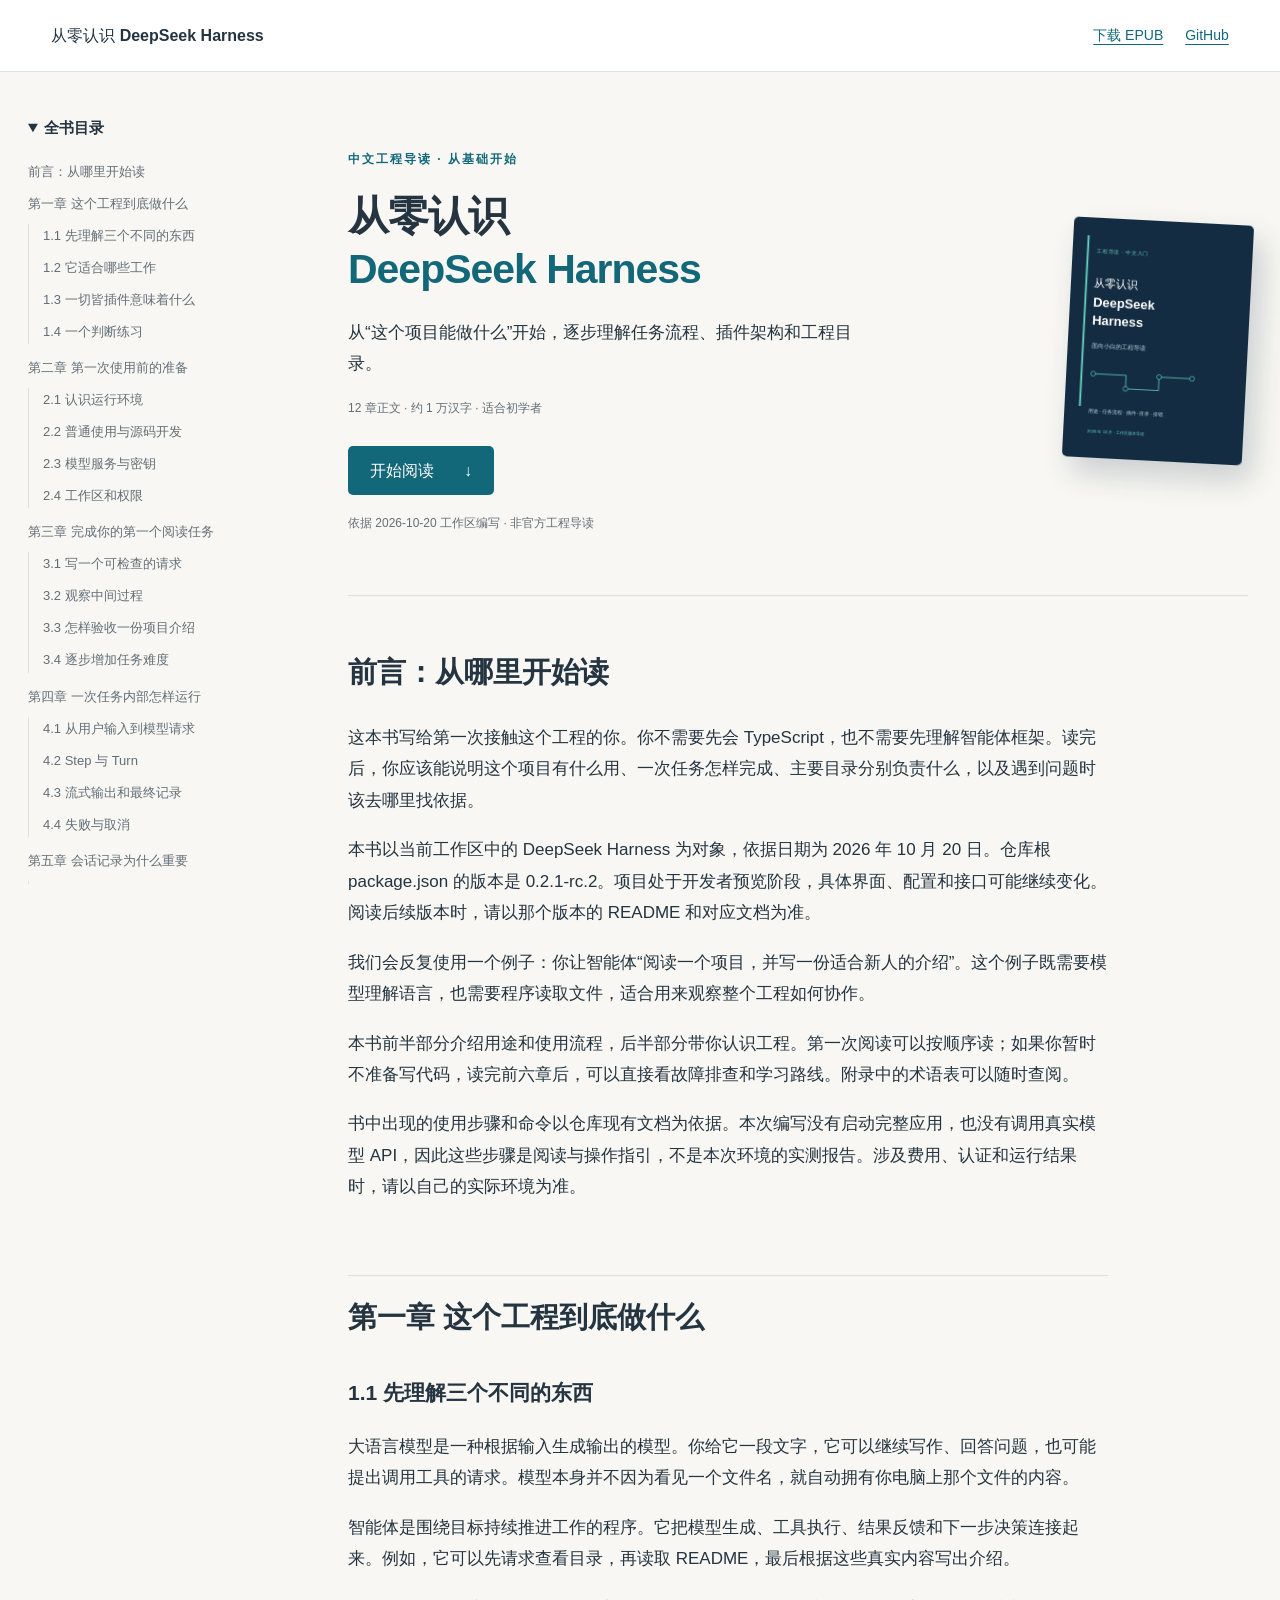
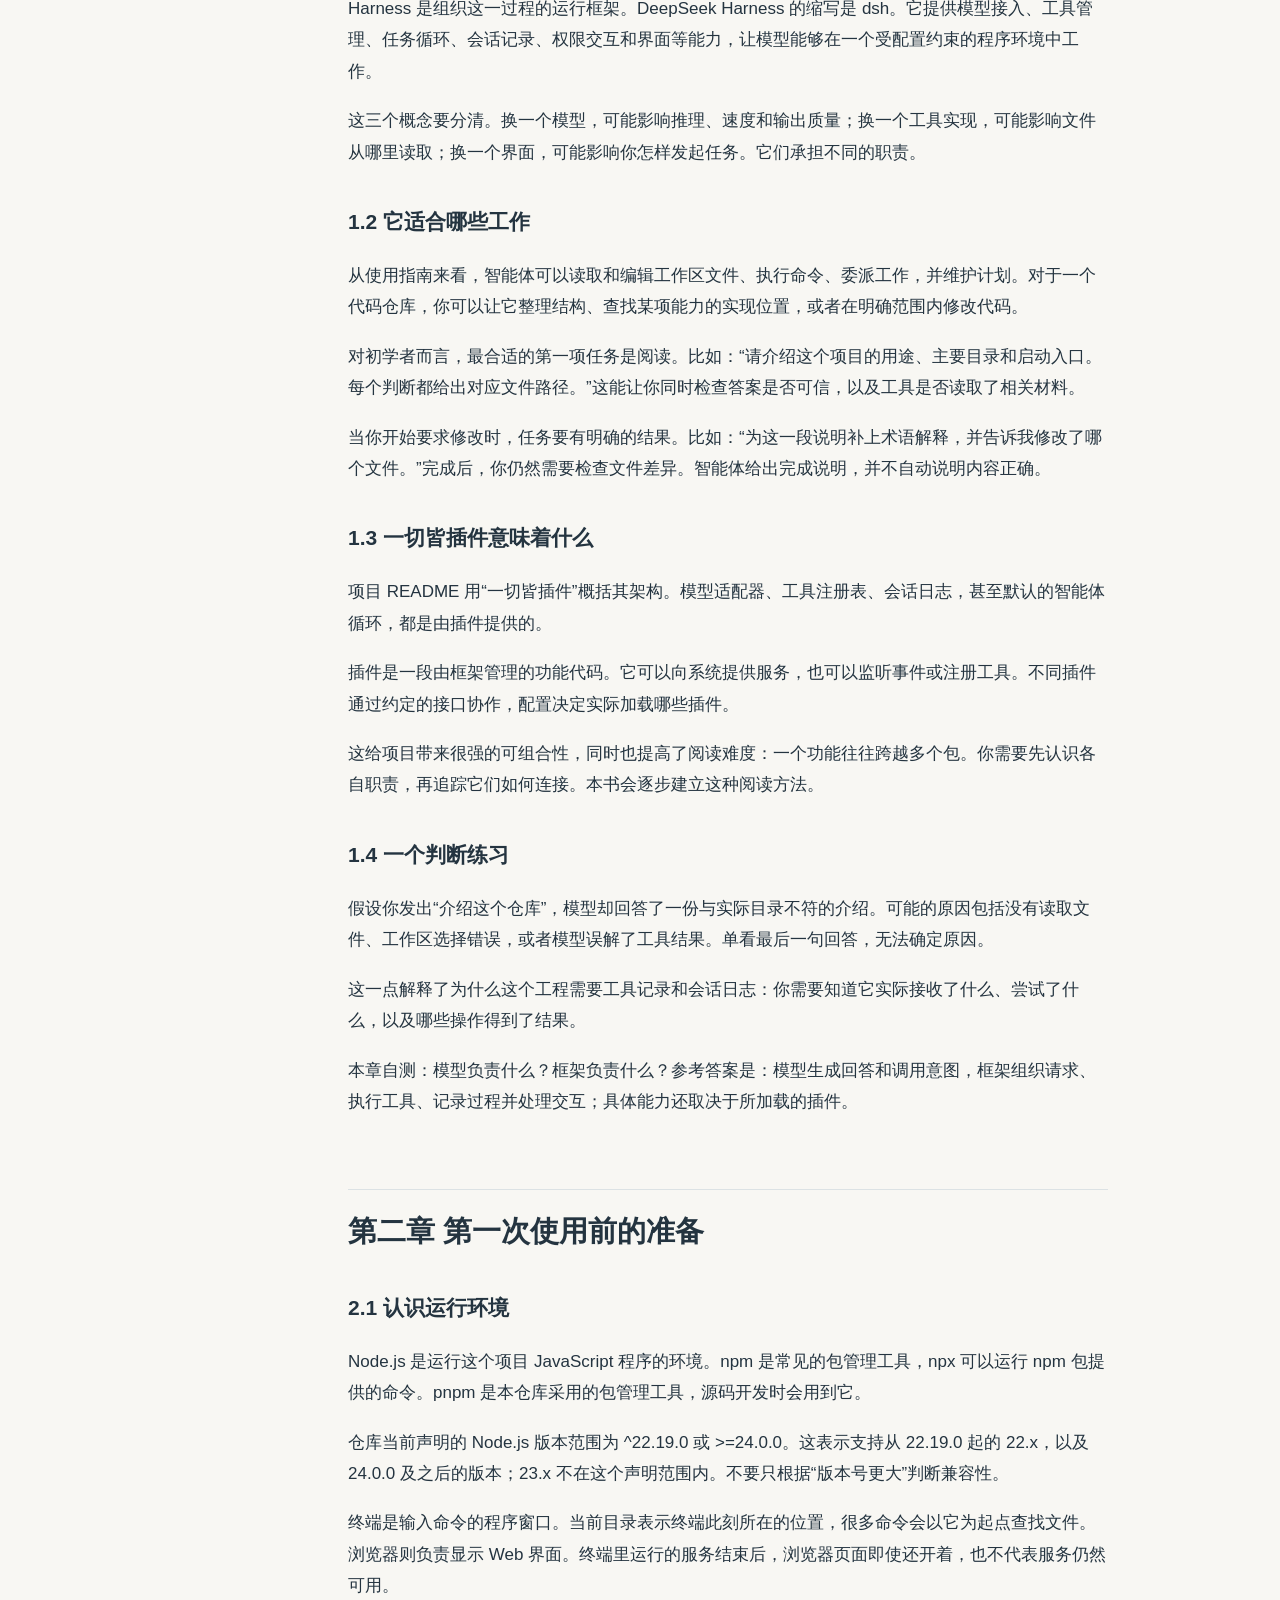
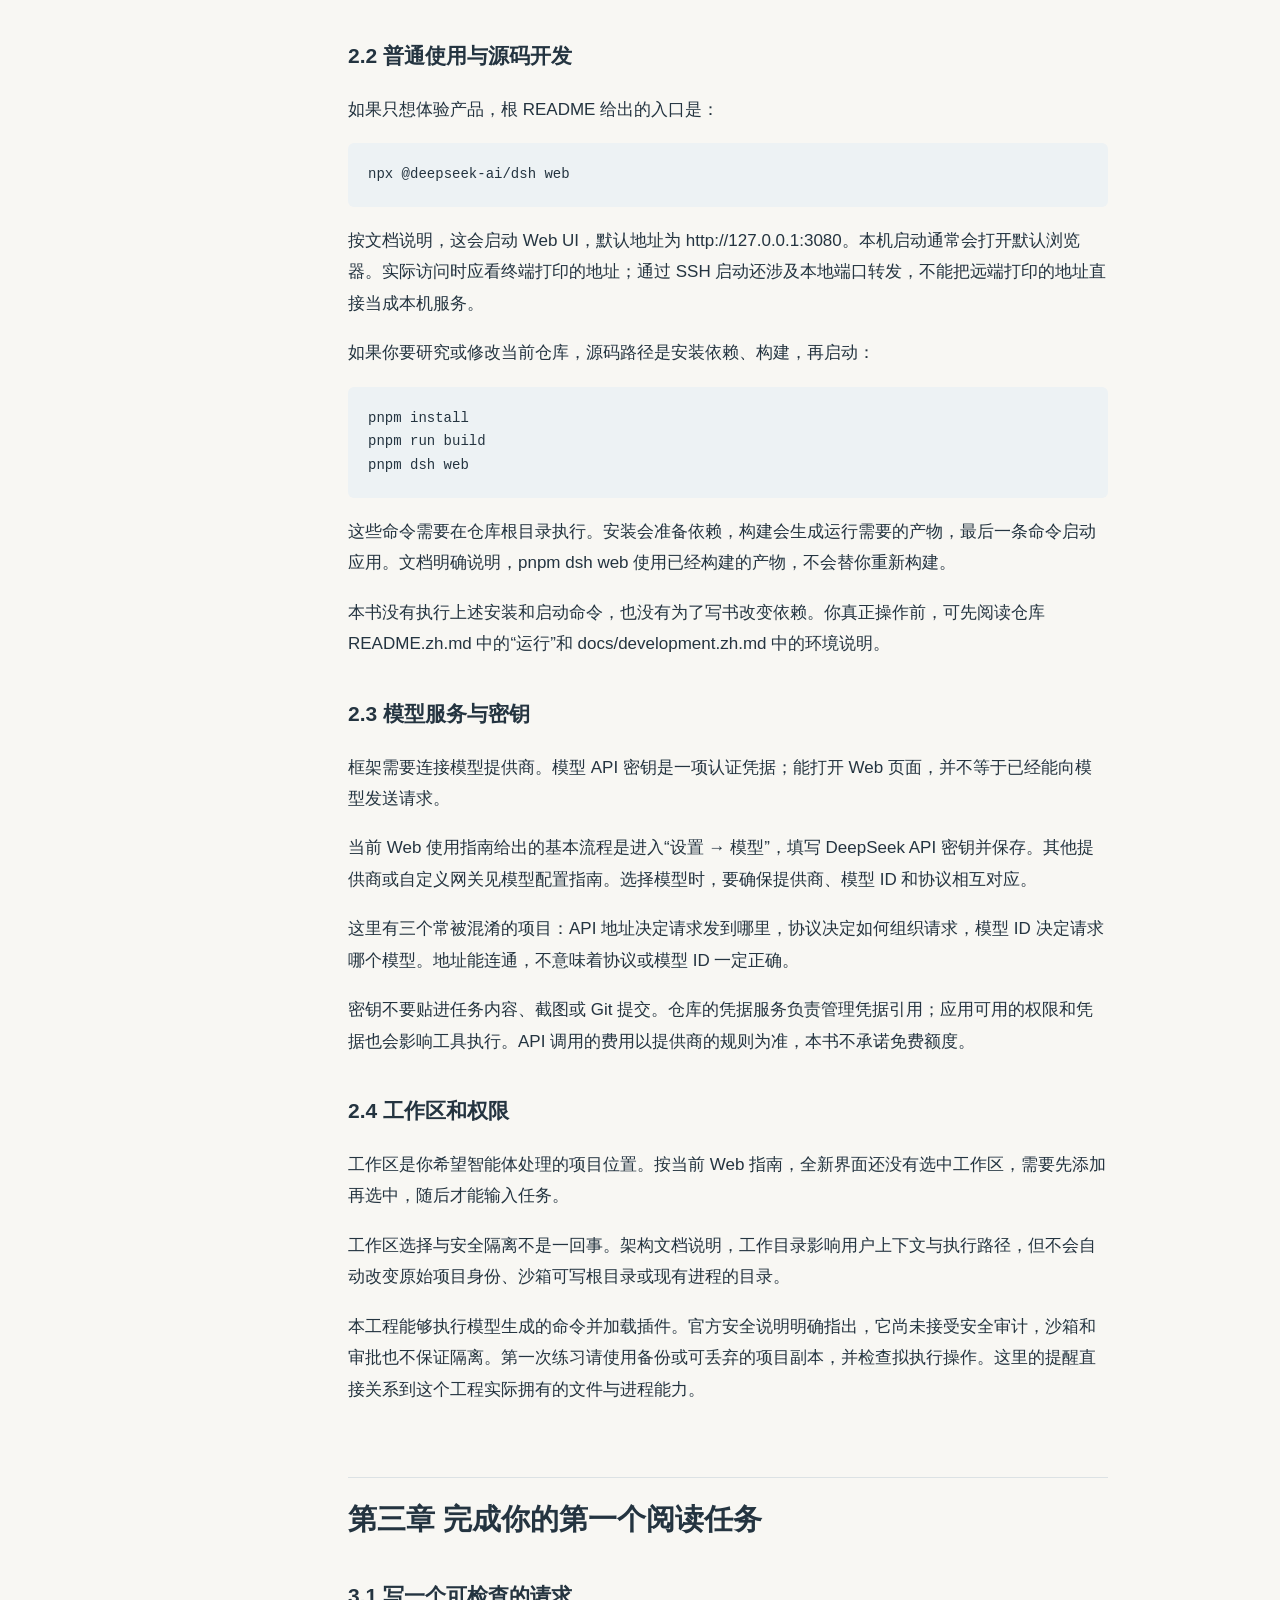
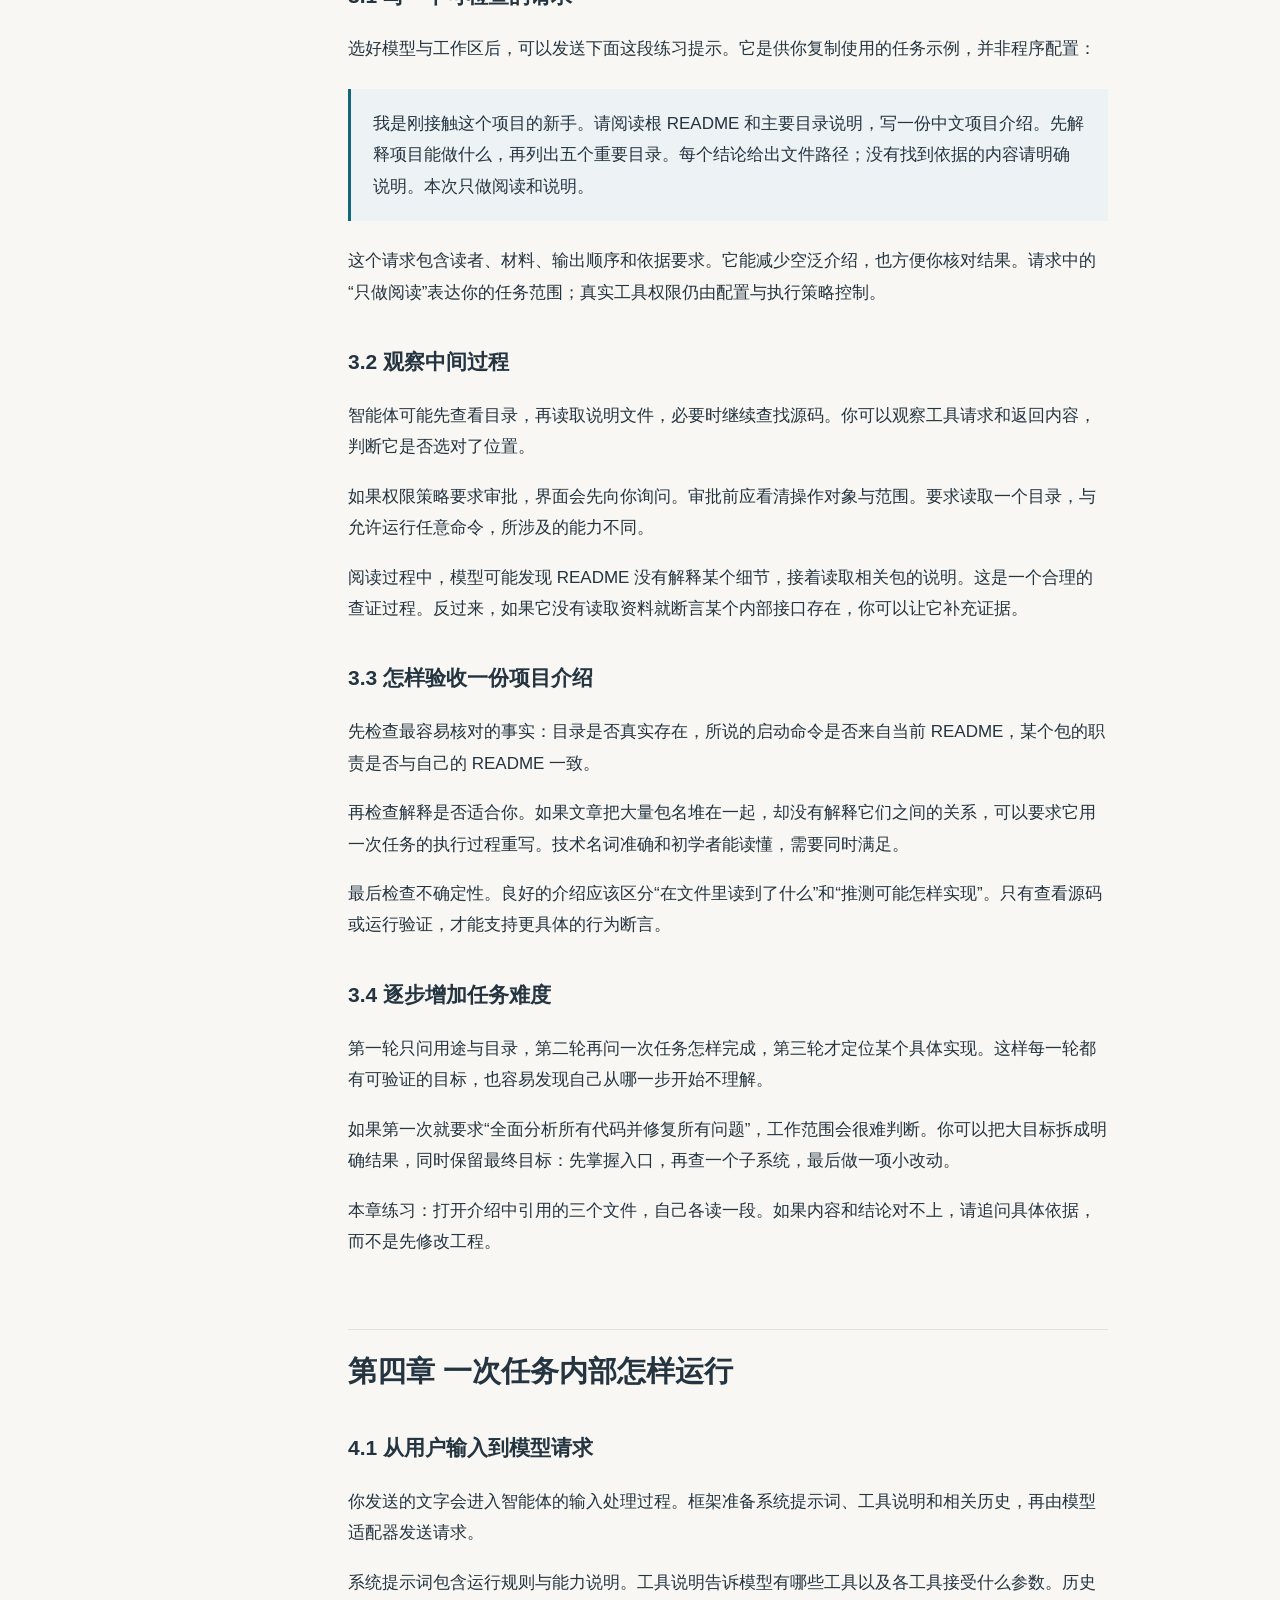
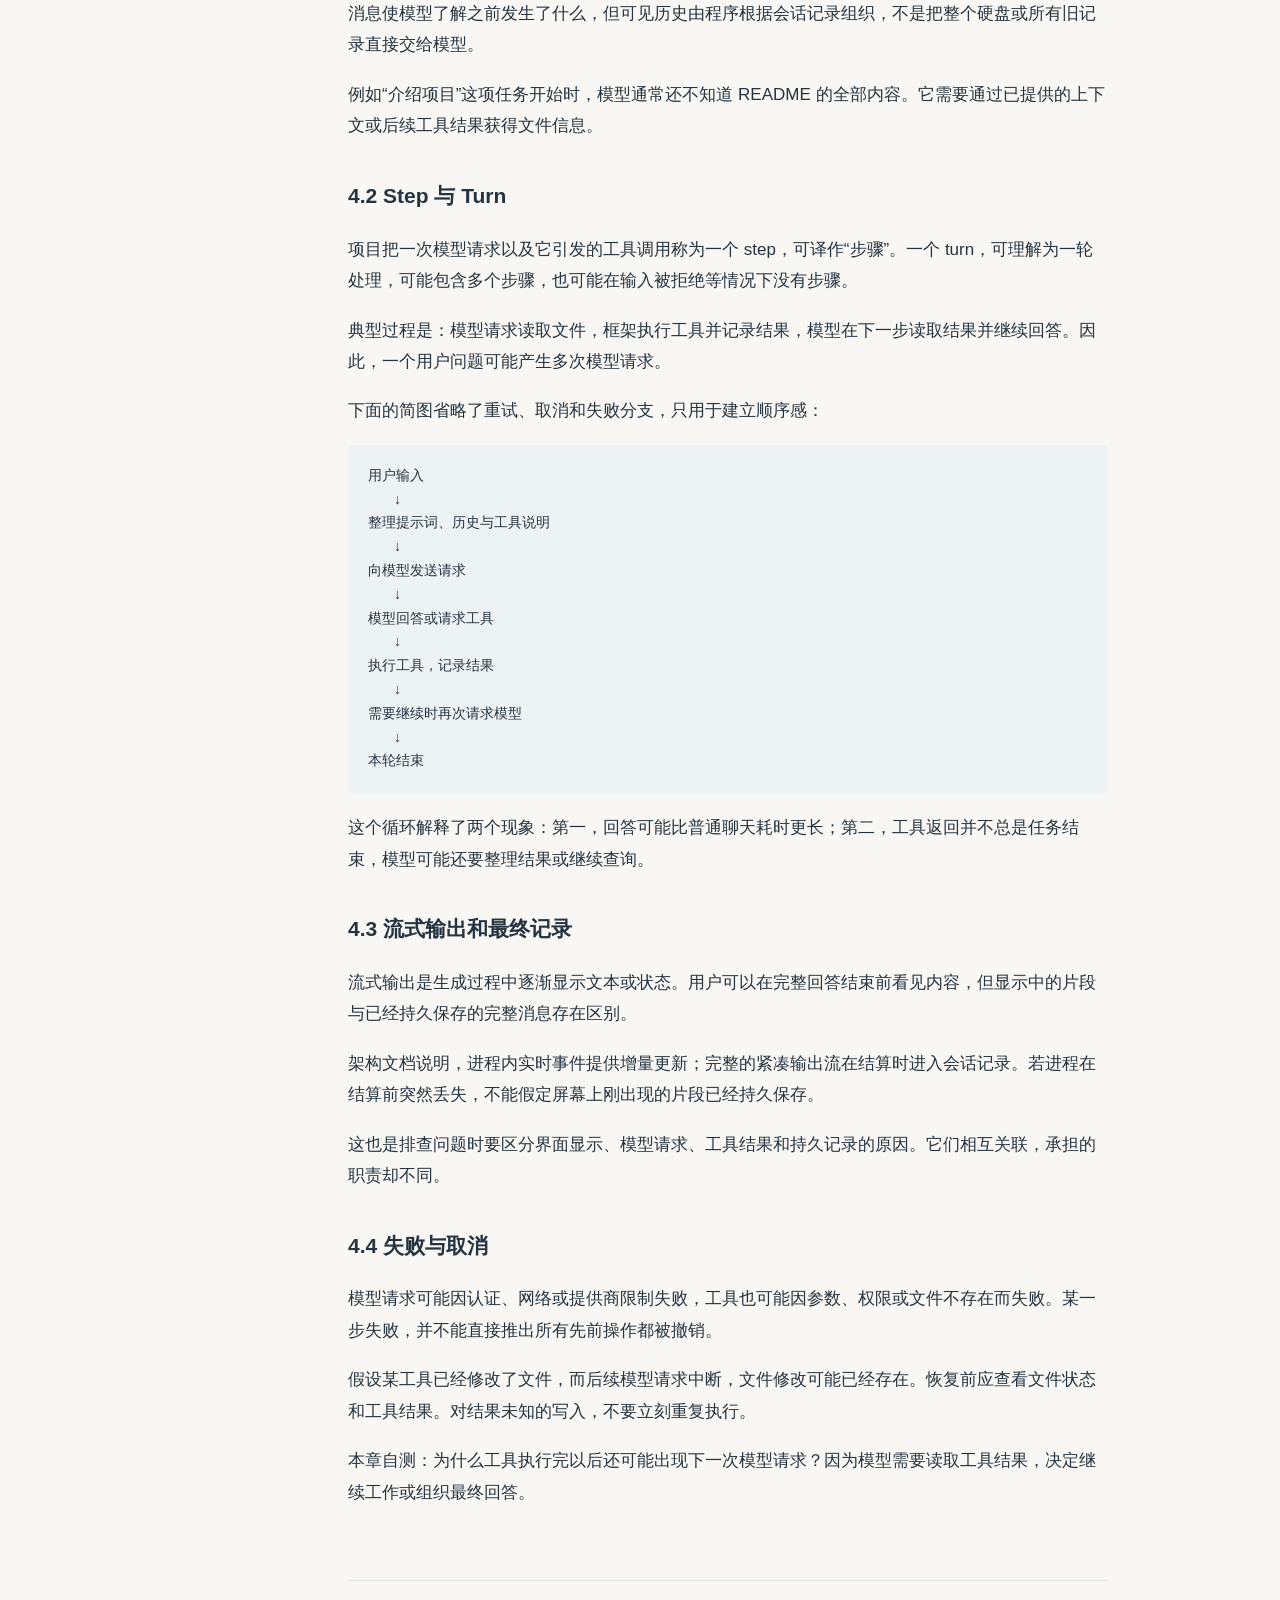
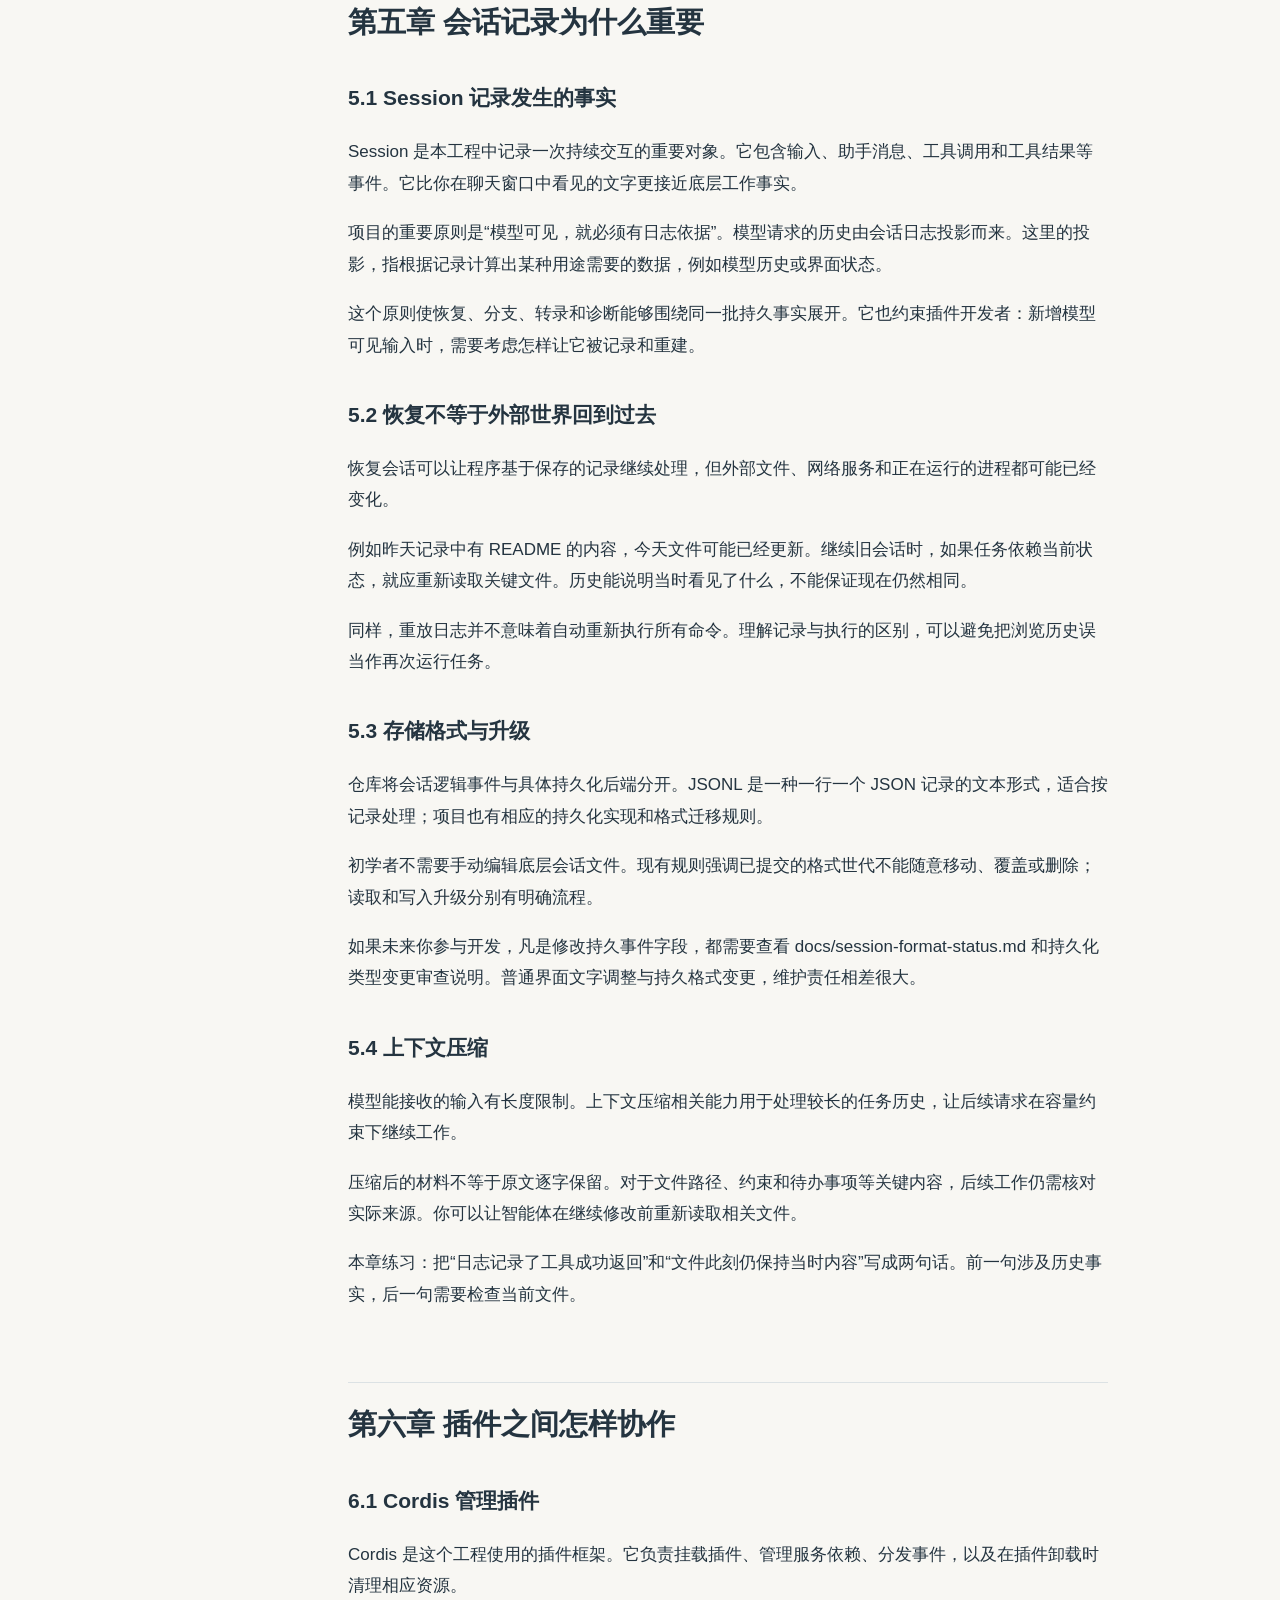
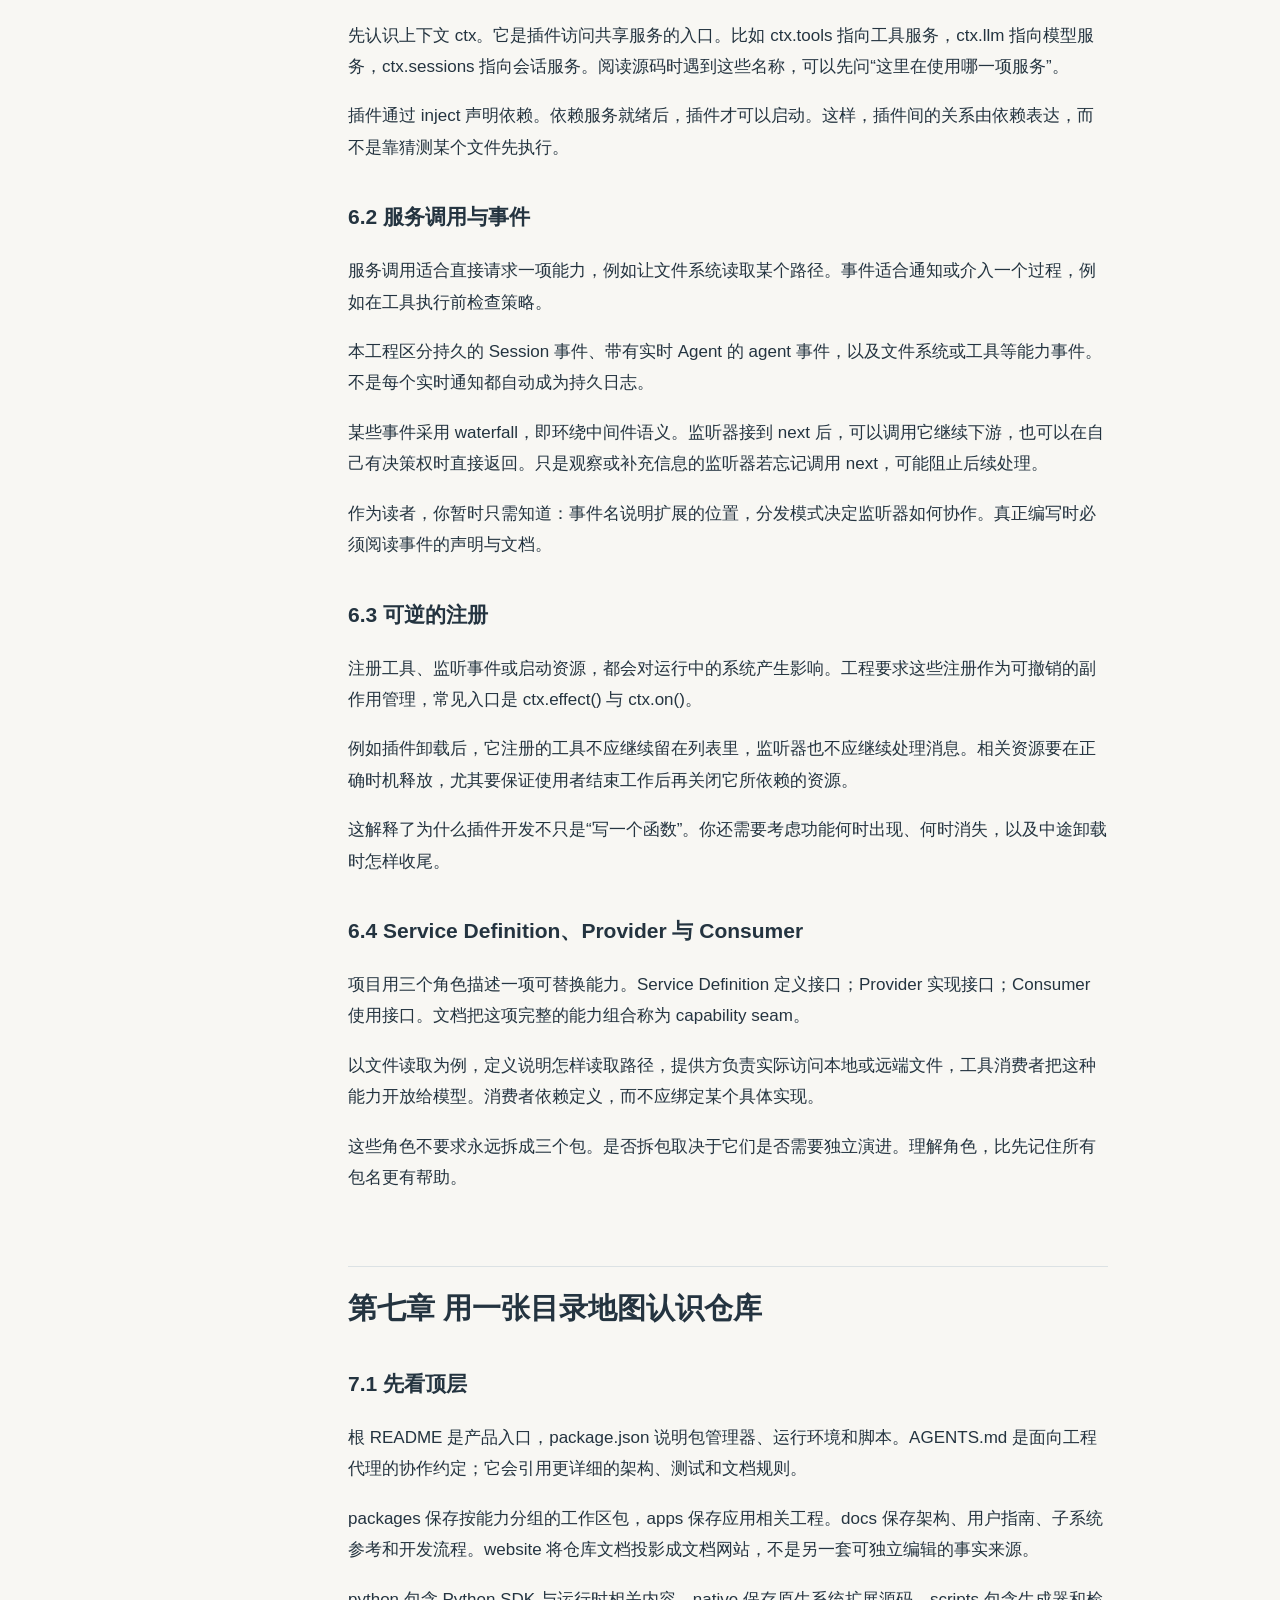
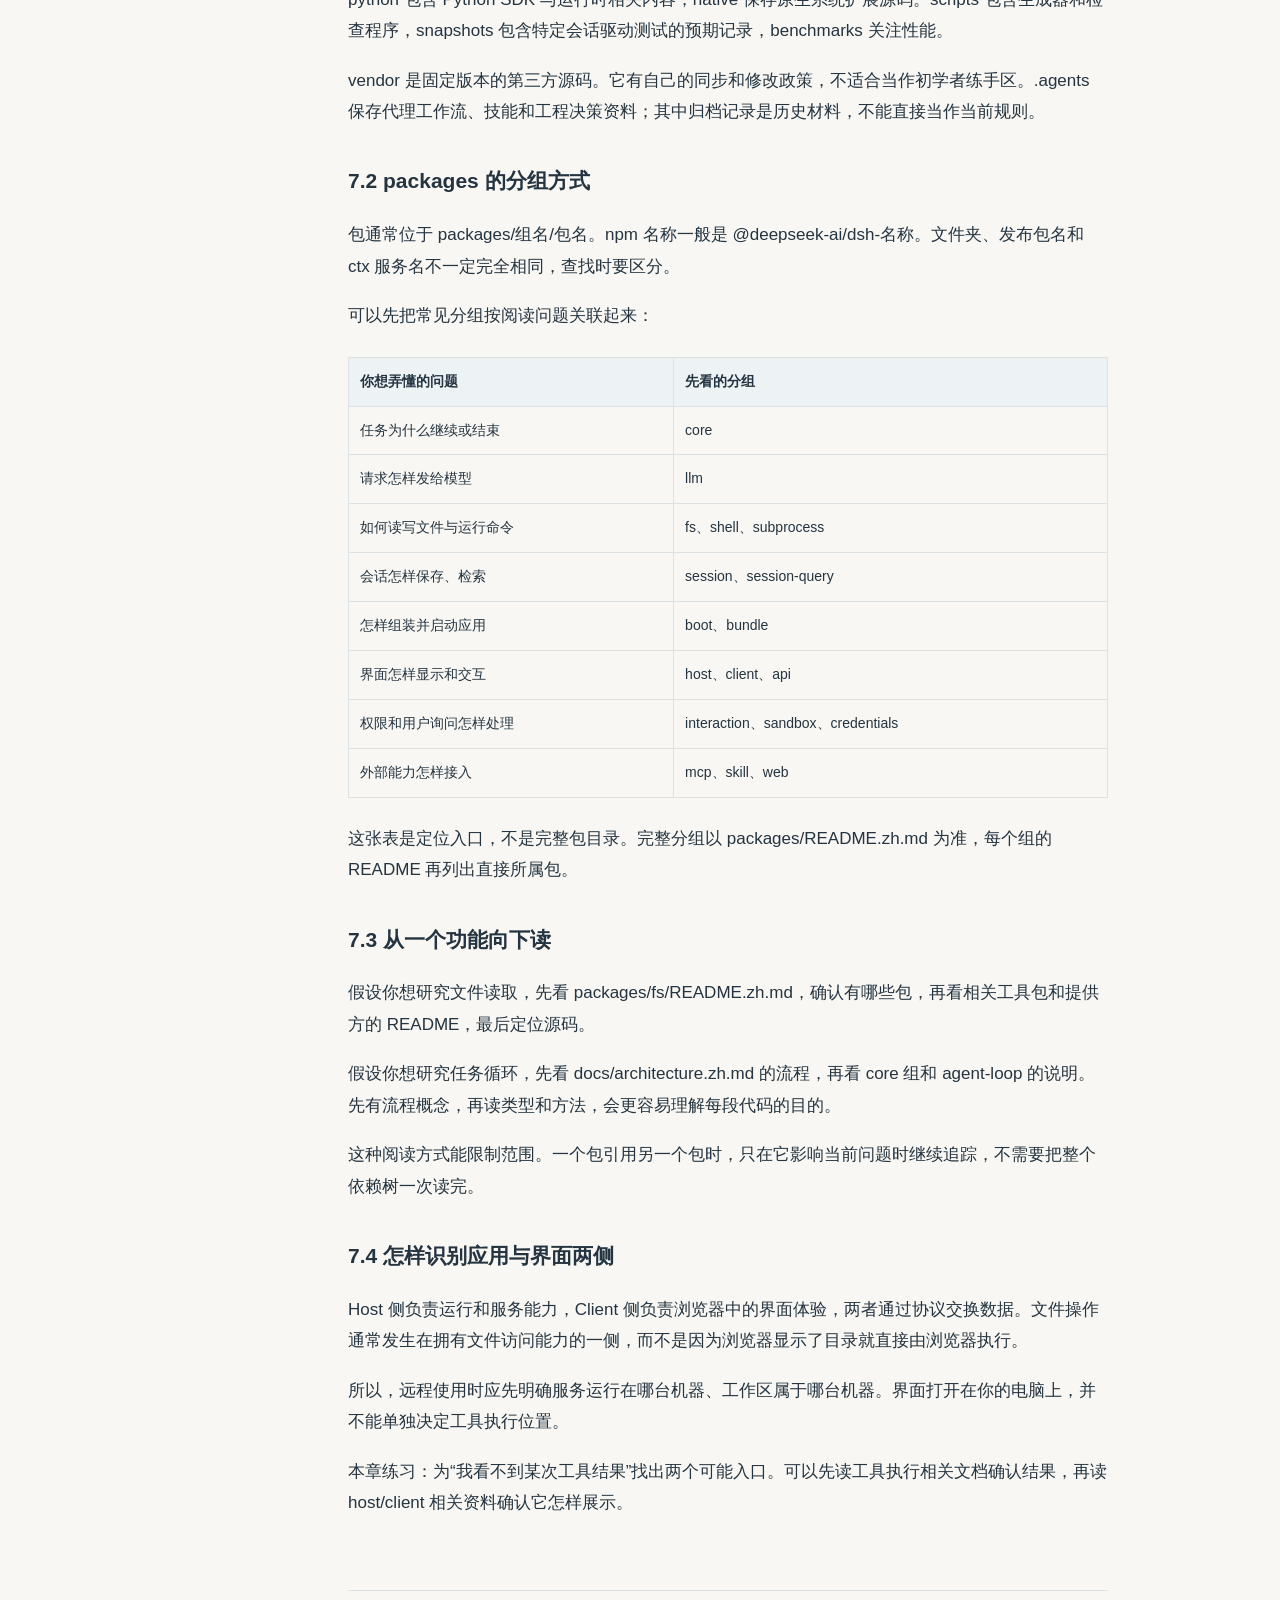
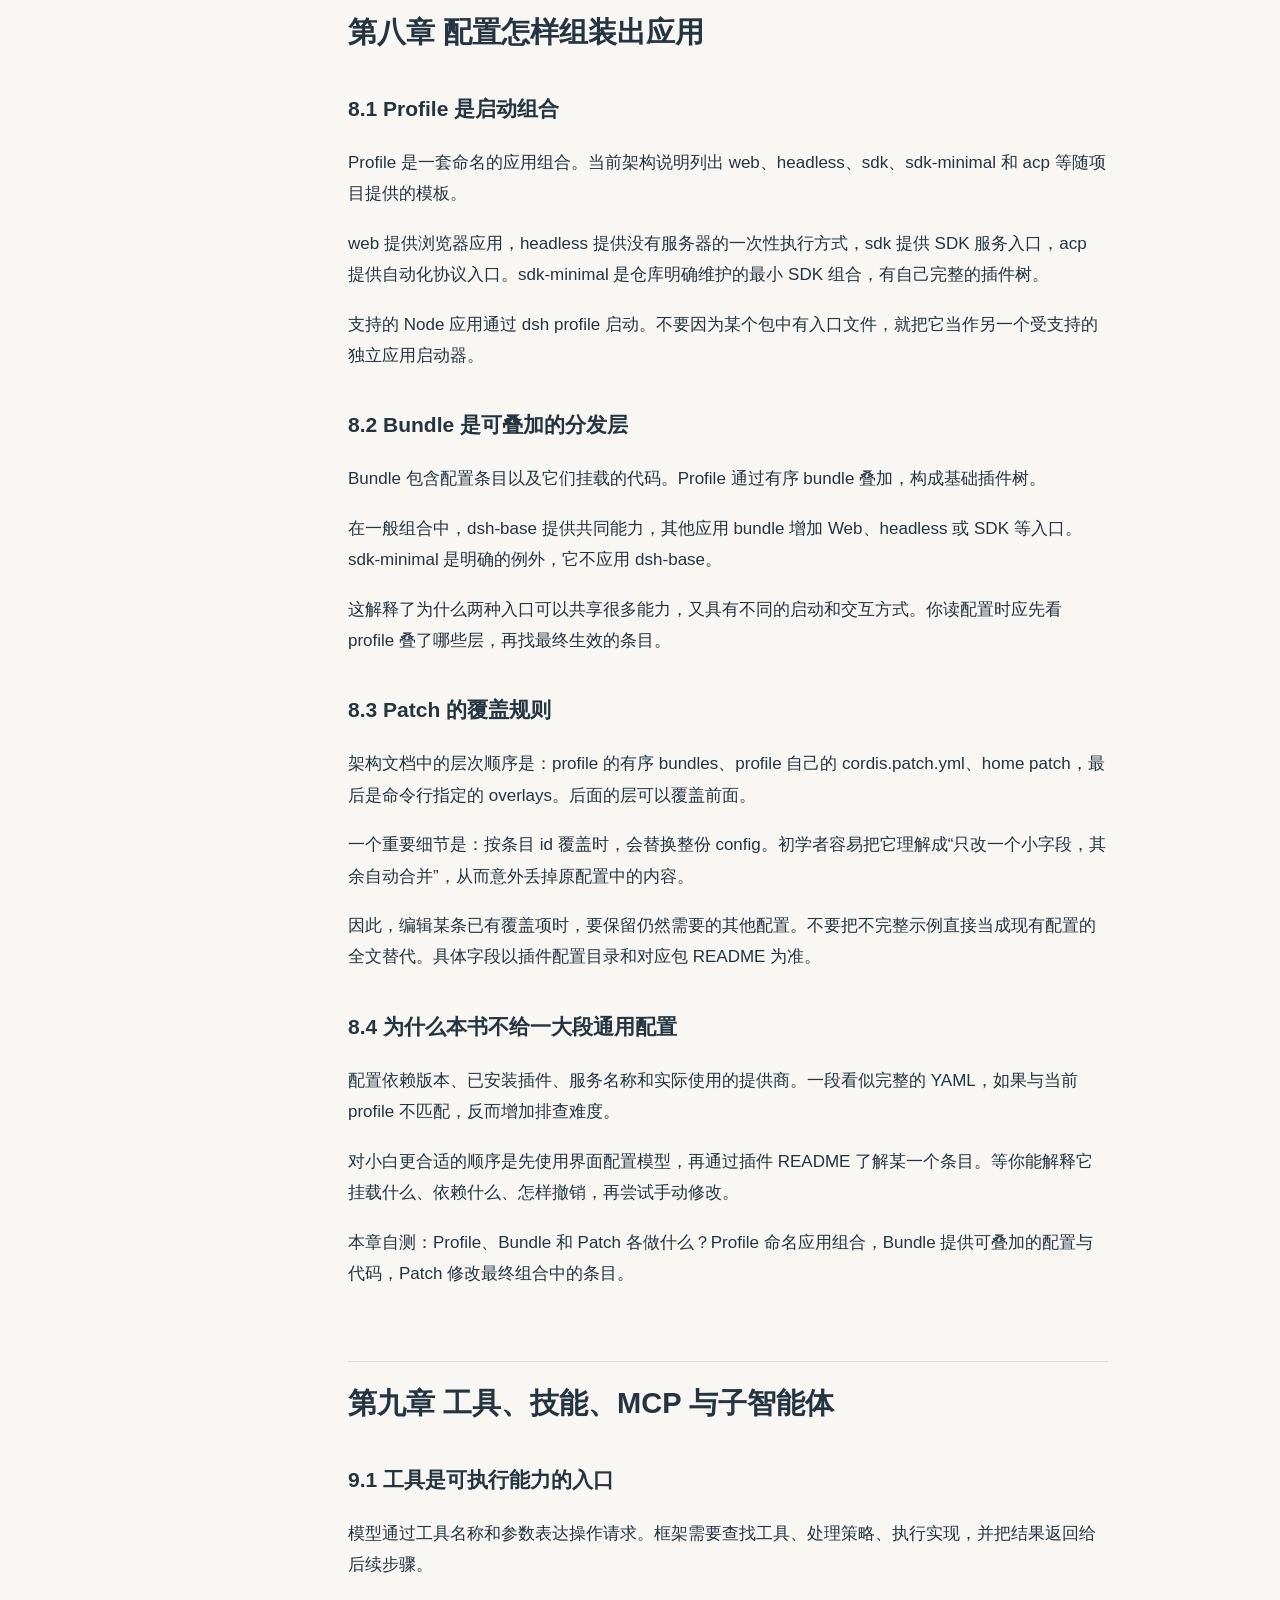
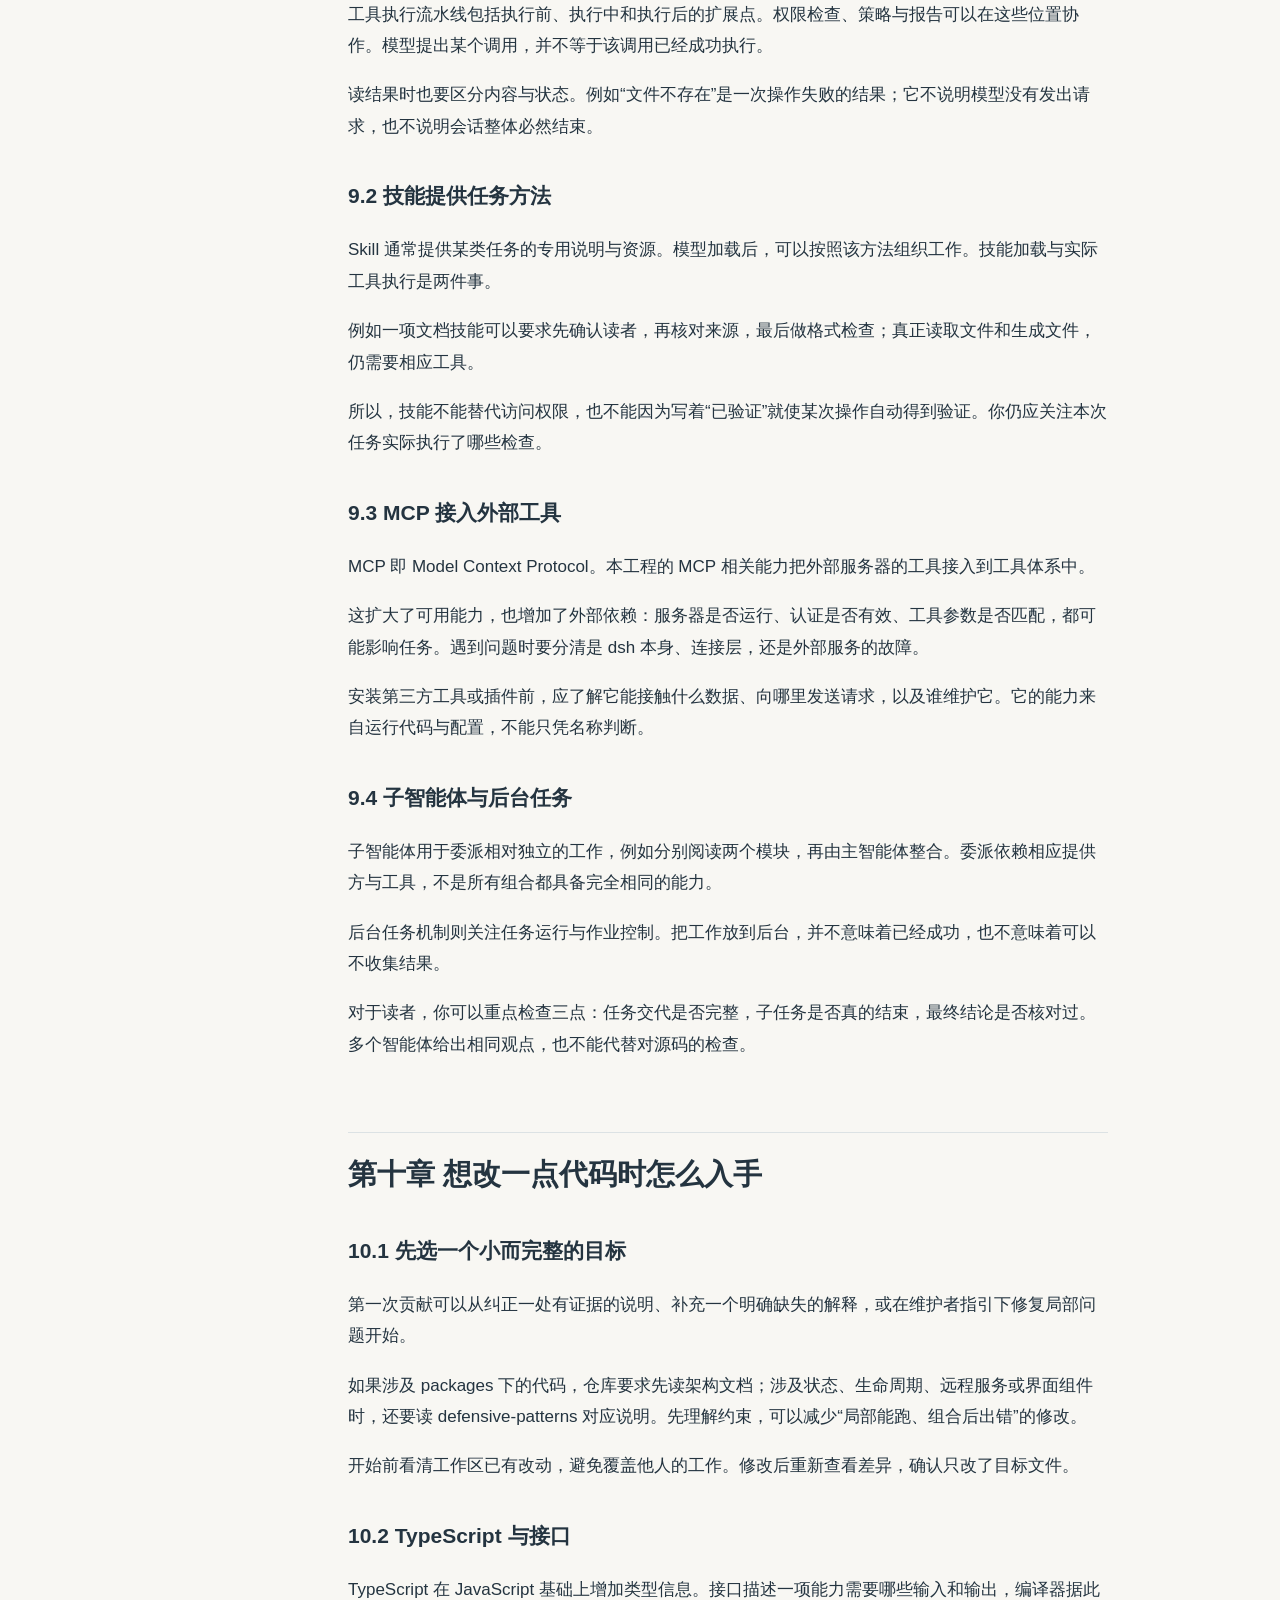
==== docs/index.html @ 75a45d5d "Publish beginner guide with online reader and EPUB" ====
<!DOCTYPE html>
<html lang="zh-CN">
<head>
<meta charset="utf-8">
<meta name="viewport" content="width=device-width, initial-scale=1">
<meta name="description" content="一本面向小白的 DeepSeek Harness 中文工程导读：从用途、任务流程到插件架构、目录和排错。支持在线阅读与 EPUB 下载。">
<meta name="theme-color" content="#142c42">
<title>从零认识 DeepSeek Harness</title>
<link rel="icon" href="cover.svg" type="image/svg+xml">
<link rel="stylesheet" href="site.css">
</head>
<body>
<a class="skip" href="#book">跳到正文</a>
<header class="topbar"><a class="brand" href="#">从零认识 <strong>DeepSeek Harness</strong></a><nav aria-label="站点导航"><a href="deepseek-harness-book.epub" download>下载 EPUB</a><a href="https://github.com/Aias00/deepseek-harness-book">GitHub</a></nav></header>
<div class="layout">
<aside><details open><summary>全书目录</summary><nav aria-label="章节目录"><ul>
<li><a href="#前言从哪里开始读"
id="toc-前言从哪里开始读">前言：从哪里开始读</a></li>
<li><a href="#第一章-这个工程到底做什么"
id="toc-第一章-这个工程到底做什么">第一章 这个工程到底做什么</a>
<ul>
<li><a href="#先理解三个不同的东西" id="toc-先理解三个不同的东西">1.1
先理解三个不同的东西</a></li>
<li><a href="#它适合哪些工作" id="toc-它适合哪些工作">1.2
它适合哪些工作</a></li>
<li><a href="#一切皆插件意味着什么" id="toc-一切皆插件意味着什么">1.3
一切皆插件意味着什么</a></li>
<li><a href="#一个判断练习" id="toc-一个判断练习">1.4
一个判断练习</a></li>
</ul></li>
<li><a href="#第二章-第一次使用前的准备"
id="toc-第二章-第一次使用前的准备">第二章 第一次使用前的准备</a>
<ul>
<li><a href="#认识运行环境" id="toc-认识运行环境">2.1
认识运行环境</a></li>
<li><a href="#普通使用与源码开发" id="toc-普通使用与源码开发">2.2
普通使用与源码开发</a></li>
<li><a href="#模型服务与密钥" id="toc-模型服务与密钥">2.3
模型服务与密钥</a></li>
<li><a href="#工作区和权限" id="toc-工作区和权限">2.4
工作区和权限</a></li>
</ul></li>
<li><a href="#第三章-完成你的第一个阅读任务"
id="toc-第三章-完成你的第一个阅读任务">第三章 完成你的第一个阅读任务</a>
<ul>
<li><a href="#写一个可检查的请求" id="toc-写一个可检查的请求">3.1
写一个可检查的请求</a></li>
<li><a href="#观察中间过程" id="toc-观察中间过程">3.2
观察中间过程</a></li>
<li><a href="#怎样验收一份项目介绍" id="toc-怎样验收一份项目介绍">3.3
怎样验收一份项目介绍</a></li>
<li><a href="#逐步增加任务难度" id="toc-逐步增加任务难度">3.4
逐步增加任务难度</a></li>
</ul></li>
<li><a href="#第四章-一次任务内部怎样运行"
id="toc-第四章-一次任务内部怎样运行">第四章 一次任务内部怎样运行</a>
<ul>
<li><a href="#从用户输入到模型请求" id="toc-从用户输入到模型请求">4.1
从用户输入到模型请求</a></li>
<li><a href="#step-与-turn" id="toc-step-与-turn">4.2 Step 与
Turn</a></li>
<li><a href="#流式输出和最终记录" id="toc-流式输出和最终记录">4.3
流式输出和最终记录</a></li>
<li><a href="#失败与取消" id="toc-失败与取消">4.4 失败与取消</a></li>
</ul></li>
<li><a href="#第五章-会话记录为什么重要"
id="toc-第五章-会话记录为什么重要">第五章 会话记录为什么重要</a>
<ul>
<li><a href="#session-记录发生的事实"
id="toc-session-记录发生的事实">5.1 Session 记录发生的事实</a></li>
<li><a href="#恢复不等于外部世界回到过去"
id="toc-恢复不等于外部世界回到过去">5.2
恢复不等于外部世界回到过去</a></li>
<li><a href="#存储格式与升级" id="toc-存储格式与升级">5.3
存储格式与升级</a></li>
<li><a href="#上下文压缩" id="toc-上下文压缩">5.4 上下文压缩</a></li>
</ul></li>
<li><a href="#第六章-插件之间怎样协作"
id="toc-第六章-插件之间怎样协作">第六章 插件之间怎样协作</a>
<ul>
<li><a href="#cordis-管理插件" id="toc-cordis-管理插件">6.1 Cordis
管理插件</a></li>
<li><a href="#服务调用与事件" id="toc-服务调用与事件">6.2
服务调用与事件</a></li>
<li><a href="#可逆的注册" id="toc-可逆的注册">6.3 可逆的注册</a></li>
<li><a href="#service-definitionprovider-与-consumer"
id="toc-service-definitionprovider-与-consumer">6.4 Service
Definition、Provider 与 Consumer</a></li>
</ul></li>
<li><a href="#第七章-用一张目录地图认识仓库"
id="toc-第七章-用一张目录地图认识仓库">第七章 用一张目录地图认识仓库</a>
<ul>
<li><a href="#先看顶层" id="toc-先看顶层">7.1 先看顶层</a></li>
<li><a href="#packages-的分组方式" id="toc-packages-的分组方式">7.2
packages 的分组方式</a></li>
<li><a href="#从一个功能向下读" id="toc-从一个功能向下读">7.3
从一个功能向下读</a></li>
<li><a href="#怎样识别应用与界面两侧"
id="toc-怎样识别应用与界面两侧">7.4 怎样识别应用与界面两侧</a></li>
</ul></li>
<li><a href="#第八章-配置怎样组装出应用"
id="toc-第八章-配置怎样组装出应用">第八章 配置怎样组装出应用</a>
<ul>
<li><a href="#profile-是启动组合" id="toc-profile-是启动组合">8.1
Profile 是启动组合</a></li>
<li><a href="#bundle-是可叠加的分发层"
id="toc-bundle-是可叠加的分发层">8.2 Bundle 是可叠加的分发层</a></li>
<li><a href="#patch-的覆盖规则" id="toc-patch-的覆盖规则">8.3 Patch
的覆盖规则</a></li>
<li><a href="#为什么本书不给一大段通用配置"
id="toc-为什么本书不给一大段通用配置">8.4
为什么本书不给一大段通用配置</a></li>
</ul></li>
<li><a href="#第九章-工具技能mcp-与子智能体"
id="toc-第九章-工具技能mcp-与子智能体">第九章 工具、技能、MCP
与子智能体</a>
<ul>
<li><a href="#工具是可执行能力的入口"
id="toc-工具是可执行能力的入口">9.1 工具是可执行能力的入口</a></li>
<li><a href="#技能提供任务方法" id="toc-技能提供任务方法">9.2
技能提供任务方法</a></li>
<li><a href="#mcp-接入外部工具" id="toc-mcp-接入外部工具">9.3 MCP
接入外部工具</a></li>
<li><a href="#子智能体与后台任务" id="toc-子智能体与后台任务">9.4
子智能体与后台任务</a></li>
</ul></li>
<li><a href="#第十章-想改一点代码时怎么入手"
id="toc-第十章-想改一点代码时怎么入手">第十章 想改一点代码时怎么入手</a>
<ul>
<li><a href="#先选一个小而完整的目标"
id="toc-先选一个小而完整的目标">10.1 先选一个小而完整的目标</a></li>
<li><a href="#typescript-与接口" id="toc-typescript-与接口">10.2
TypeScript 与接口</a></li>
<li><a href="#测试分工" id="toc-测试分工">10.3 测试分工</a></li>
<li><a href="#构建与文档" id="toc-构建与文档">10.4 构建与文档</a></li>
</ul></li>
<li><a href="#第十一章-遇到问题时怎样定位"
id="toc-第十一章-遇到问题时怎样定位">第十一章 遇到问题时怎样定位</a>
<ul>
<li><a href="#先确认失败发生在哪一层"
id="toc-先确认失败发生在哪一层">11.1 先确认失败发生在哪一层</a></li>
<li><a href="#提问时给出最少但充分的信息"
id="toc-提问时给出最少但充分的信息">11.2
提问时给出最少但充分的信息</a></li>
<li><a href="#不确定是否写入成功时" id="toc-不确定是否写入成功时">11.3
不确定是否写入成功时</a></li>
<li><a href="#何时回到权威资料" id="toc-何时回到权威资料">11.4
何时回到权威资料</a></li>
</ul></li>
<li><a href="#第十二章-给小白的学习路线"
id="toc-第十二章-给小白的学习路线">第十二章 给小白的学习路线</a>
<ul>
<li><a href="#第一阶段能使用并判断结果"
id="toc-第一阶段能使用并判断结果">12.1
第一阶段：能使用并判断结果</a></li>
<li><a href="#第二阶段能读懂运行过程"
id="toc-第二阶段能读懂运行过程">12.2 第二阶段：能读懂运行过程</a></li>
<li><a href="#第三阶段能定位一个功能"
id="toc-第三阶段能定位一个功能">12.3 第三阶段：能定位一个功能</a></li>
<li><a href="#第四阶段完成一个受控的小改动"
id="toc-第四阶段完成一个受控的小改动">12.4
第四阶段：完成一个受控的小改动</a></li>
</ul></li>
<li><a href="#附录-a-术语速查" id="toc-附录-a-术语速查">附录 A
术语速查</a></li>
<li><a href="#附录-b-继续阅读的资料" id="toc-附录-b-继续阅读的资料">附录
B 继续阅读的资料</a>
<ul>
<li><a href="#产品入门" id="toc-产品入门">产品入门</a></li>
<li><a href="#工程导读" id="toc-工程导读">工程导读</a></li>
<li><a href="#进阶定位" id="toc-进阶定位">进阶定位</a></li>
</ul></li>
<li><a href="#附录-c-阅读后的自检" id="toc-附录-c-阅读后的自检">附录 C
阅读后的自检</a></li>
</ul></nav></details></aside>
<main id="book">
<section class="hero" aria-labelledby="book-title"><div><p class="eyebrow">中文工程导读 · 从基础开始</p><h1 id="book-title">从零认识<br><span>DeepSeek Harness</span></h1><p class="lead">从“这个项目能做什么”开始，逐步理解任务流程、插件架构和工程目录。</p><p class="meta">12 章正文 · 约 1 万汉字 · 适合初学者</p><a class="button" href="#前言从哪里开始读">开始阅读 <span aria-hidden="true">↓</span></a><p class="edition">依据 2026-10-20 工作区编写 · 非官方工程导读</p></div><img src="cover.svg" alt="从零认识 DeepSeek Harness 书籍封面" width="240" height="320"></section>
<article><h1 id="前言从哪里开始读">前言：从哪里开始读</h1>
<p>这本书写给第一次接触这个工程的你。你不需要先会
TypeScript，也不需要先理解智能体框架。读完后，你应该能说明这个项目有什么用、一次任务怎样完成、主要目录分别负责什么，以及遇到问题时该去哪里找依据。</p>
<p>本书以当前工作区中的 DeepSeek Harness 为对象，依据日期为 2026 年 10
月 20 日。仓库根 package.json 的版本是
0.2.1-rc.2。项目处于开发者预览阶段，具体界面、配置和接口可能继续变化。阅读后续版本时，请以那个版本的
README 和对应文档为准。</p>
<p>我们会反复使用一个例子：你让智能体“阅读一个项目，并写一份适合新人的介绍”。这个例子既需要模型理解语言，也需要程序读取文件，适合用来观察整个工程如何协作。</p>
<p>本书前半部分介绍用途和使用流程，后半部分带你认识工程。第一次阅读可以按顺序读；如果你暂时不准备写代码，读完前六章后，可以直接看故障排查和学习路线。附录中的术语表可以随时查阅。</p>
<p>书中出现的使用步骤和命令以仓库现有文档为依据。本次编写没有启动完整应用，也没有调用真实模型
API，因此这些步骤是阅读与操作指引，不是本次环境的实测报告。涉及费用、认证和运行结果时，请以自己的实际环境为准。</p>
<h1 id="第一章-这个工程到底做什么">第一章 这个工程到底做什么</h1>
<h2 id="先理解三个不同的东西">1.1 先理解三个不同的东西</h2>
<p>大语言模型是一种根据输入生成输出的模型。你给它一段文字，它可以继续写作、回答问题，也可能提出调用工具的请求。模型本身并不因为看见一个文件名，就自动拥有你电脑上那个文件的内容。</p>
<p>智能体是围绕目标持续推进工作的程序。它把模型生成、工具执行、结果反馈和下一步决策连接起来。例如，它可以先请求查看目录，再读取
README，最后根据这些真实内容写出介绍。</p>
<p>Harness 是组织这一过程的运行框架。DeepSeek Harness 的缩写是
dsh。它提供模型接入、工具管理、任务循环、会话记录、权限交互和界面等能力，让模型能够在一个受配置约束的程序环境中工作。</p>
<p>这三个概念要分清。换一个模型，可能影响推理、速度和输出质量；换一个工具实现，可能影响文件从哪里读取；换一个界面，可能影响你怎样发起任务。它们承担不同的职责。</p>
<h2 id="它适合哪些工作">1.2 它适合哪些工作</h2>
<p>从使用指南来看，智能体可以读取和编辑工作区文件、执行命令、委派工作，并维护计划。对于一个代码仓库，你可以让它整理结构、查找某项能力的实现位置，或者在明确范围内修改代码。</p>
<p>对初学者而言，最合适的第一项任务是阅读。比如：“请介绍这个项目的用途、主要目录和启动入口。每个判断都给出对应文件路径。”这能让你同时检查答案是否可信，以及工具是否读取了相关材料。</p>
<p>当你开始要求修改时，任务要有明确的结果。比如：“为这一段说明补上术语解释，并告诉我修改了哪个文件。”完成后，你仍然需要检查文件差异。智能体给出完成说明，并不自动说明内容正确。</p>
<h2 id="一切皆插件意味着什么">1.3 一切皆插件意味着什么</h2>
<p>项目 README
用“一切皆插件”概括其架构。模型适配器、工具注册表、会话日志，甚至默认的智能体循环，都是由插件提供的。</p>
<p>插件是一段由框架管理的功能代码。它可以向系统提供服务，也可以监听事件或注册工具。不同插件通过约定的接口协作，配置决定实际加载哪些插件。</p>
<p>这给项目带来很强的可组合性，同时也提高了阅读难度：一个功能往往跨越多个包。你需要先认识各自职责，再追踪它们如何连接。本书会逐步建立这种阅读方法。</p>
<h2 id="一个判断练习">1.4 一个判断练习</h2>
<p>假设你发出“介绍这个仓库”，模型却回答了一份与实际目录不符的介绍。可能的原因包括没有读取文件、工作区选择错误，或者模型误解了工具结果。单看最后一句回答，无法确定原因。</p>
<p>这一点解释了为什么这个工程需要工具记录和会话日志：你需要知道它实际接收了什么、尝试了什么，以及哪些操作得到了结果。</p>
<p>本章自测：模型负责什么？框架负责什么？参考答案是：模型生成回答和调用意图，框架组织请求、执行工具、记录过程并处理交互；具体能力还取决于所加载的插件。</p>
<h1 id="第二章-第一次使用前的准备">第二章 第一次使用前的准备</h1>
<h2 id="认识运行环境">2.1 认识运行环境</h2>
<p>Node.js 是运行这个项目 JavaScript 程序的环境。npm
是常见的包管理工具，npx 可以运行 npm 包提供的命令。pnpm
是本仓库采用的包管理工具，源码开发时会用到它。</p>
<p>仓库当前声明的 Node.js 版本范围为 ^22.19.0 或
&gt;=24.0.0。这表示支持从 22.19.0 起的 22.x，以及 24.0.0
及之后的版本；23.x
不在这个声明范围内。不要只根据“版本号更大”判断兼容性。</p>
<p>终端是输入命令的程序窗口。当前目录表示终端此刻所在的位置，很多命令会以它为起点查找文件。浏览器则负责显示
Web
界面。终端里运行的服务结束后，浏览器页面即使还开着，也不代表服务仍然可用。</p>
<h2 id="普通使用与源码开发">2.2 普通使用与源码开发</h2>
<p>如果只想体验产品，根 README 给出的入口是：</p>
<div class="sourceCode" id="cb1"><pre class="sourceCode sh"><code class="sourceCode bash"><span id="cb1-1"><a href="#cb1-1" aria-hidden="true" tabindex="-1"></a><span class="ex">npx</span> @deepseek-ai/dsh web</span></code></pre></div>
<p>按文档说明，这会启动 Web UI，默认地址为
http://127.0.0.1:3080。本机启动通常会打开默认浏览器。实际访问时应看终端打印的地址；通过
SSH 启动还涉及本地端口转发，不能把远端打印的地址直接当成本机服务。</p>
<p>如果你要研究或修改当前仓库，源码路径是安装依赖、构建，再启动：</p>
<div class="sourceCode" id="cb2"><pre class="sourceCode sh"><code class="sourceCode bash"><span id="cb2-1"><a href="#cb2-1" aria-hidden="true" tabindex="-1"></a><span class="ex">pnpm</span> install</span>
<span id="cb2-2"><a href="#cb2-2" aria-hidden="true" tabindex="-1"></a><span class="ex">pnpm</span> run build</span>
<span id="cb2-3"><a href="#cb2-3" aria-hidden="true" tabindex="-1"></a><span class="ex">pnpm</span> dsh web</span></code></pre></div>
<p>这些命令需要在仓库根目录执行。安装会准备依赖，构建会生成运行需要的产物，最后一条命令启动应用。文档明确说明，pnpm
dsh web 使用已经构建的产物，不会替你重新构建。</p>
<p>本书没有执行上述安装和启动命令，也没有为了写书改变依赖。你真正操作前，可先阅读仓库
README.zh.md 中的“运行”和 docs/development.zh.md 中的环境说明。</p>
<h2 id="模型服务与密钥">2.3 模型服务与密钥</h2>
<p>框架需要连接模型提供商。模型 API 密钥是一项认证凭据；能打开 Web
页面，并不等于已经能向模型发送请求。</p>
<p>当前 Web 使用指南给出的基本流程是进入“设置 → 模型”，填写 DeepSeek API
密钥并保存。其他提供商或自定义网关见模型配置指南。选择模型时，要确保提供商、模型
ID 和协议相互对应。</p>
<p>这里有三个常被混淆的项目：API
地址决定请求发到哪里，协议决定如何组织请求，模型 ID
决定请求哪个模型。地址能连通，不意味着协议或模型 ID 一定正确。</p>
<p>密钥不要贴进任务内容、截图或 Git
提交。仓库的凭据服务负责管理凭据引用；应用可用的权限和凭据也会影响工具执行。API
调用的费用以提供商的规则为准，本书不承诺免费额度。</p>
<h2 id="工作区和权限">2.4 工作区和权限</h2>
<p>工作区是你希望智能体处理的项目位置。按当前 Web
指南，全新界面还没有选中工作区，需要先添加再选中，随后才能输入任务。</p>
<p>工作区选择与安全隔离不是一回事。架构文档说明，工作目录影响用户上下文与执行路径，但不会自动改变原始项目身份、沙箱可写根目录或现有进程的目录。</p>
<p>本工程能够执行模型生成的命令并加载插件。官方安全说明明确指出，它尚未接受安全审计，沙箱和审批也不保证隔离。第一次练习请使用备份或可丢弃的项目副本，并检查拟执行操作。这里的提醒直接关系到这个工程实际拥有的文件与进程能力。</p>
<h1 id="第三章-完成你的第一个阅读任务">第三章
完成你的第一个阅读任务</h1>
<h2 id="写一个可检查的请求">3.1 写一个可检查的请求</h2>
<p>选好模型与工作区后，可以发送下面这段练习提示。它是供你复制使用的任务示例，并非程序配置：</p>
<blockquote>
<p>我是刚接触这个项目的新手。请阅读根 README
和主要目录说明，写一份中文项目介绍。先解释项目能做什么，再列出五个重要目录。每个结论给出文件路径；没有找到依据的内容请明确说明。本次只做阅读和说明。</p>
</blockquote>
<p>这个请求包含读者、材料、输出顺序和依据要求。它能减少空泛介绍，也方便你核对结果。请求中的“只做阅读”表达你的任务范围；真实工具权限仍由配置与执行策略控制。</p>
<h2 id="观察中间过程">3.2 观察中间过程</h2>
<p>智能体可能先查看目录，再读取说明文件，必要时继续查找源码。你可以观察工具请求和返回内容，判断它是否选对了位置。</p>
<p>如果权限策略要求审批，界面会先向你询问。审批前应看清操作对象与范围。要求读取一个目录，与允许运行任意命令，所涉及的能力不同。</p>
<p>阅读过程中，模型可能发现 README
没有解释某个细节，接着读取相关包的说明。这是一个合理的查证过程。反过来，如果它没有读取资料就断言某个内部接口存在，你可以让它补充证据。</p>
<h2 id="怎样验收一份项目介绍">3.3 怎样验收一份项目介绍</h2>
<p>先检查最容易核对的事实：目录是否真实存在，所说的启动命令是否来自当前
README，某个包的职责是否与自己的 README 一致。</p>
<p>再检查解释是否适合你。如果文章把大量包名堆在一起，却没有解释它们之间的关系，可以要求它用一次任务的执行过程重写。技术名词准确和初学者能读懂，需要同时满足。</p>
<p>最后检查不确定性。良好的介绍应该区分“在文件里读到了什么”和“推测可能怎样实现”。只有查看源码或运行验证，才能支持更具体的行为断言。</p>
<h2 id="逐步增加任务难度">3.4 逐步增加任务难度</h2>
<p>第一轮只问用途与目录，第二轮再问一次任务怎样完成，第三轮才定位某个具体实现。这样每一轮都有可验证的目标，也容易发现自己从哪一步开始不理解。</p>
<p>如果第一次就要求“全面分析所有代码并修复所有问题”，工作范围会很难判断。你可以把大目标拆成明确结果，同时保留最终目标：先掌握入口，再查一个子系统，最后做一项小改动。</p>
<p>本章练习：打开介绍中引用的三个文件，自己各读一段。如果内容和结论对不上，请追问具体依据，而不是先修改工程。</p>
<h1 id="第四章-一次任务内部怎样运行">第四章 一次任务内部怎样运行</h1>
<h2 id="从用户输入到模型请求">4.1 从用户输入到模型请求</h2>
<p>你发送的文字会进入智能体的输入处理过程。框架准备系统提示词、工具说明和相关历史，再由模型适配器发送请求。</p>
<p>系统提示词包含运行规则与能力说明。工具说明告诉模型有哪些工具以及各工具接受什么参数。历史消息使模型了解之前发生了什么，但可见历史由程序根据会话记录组织，不是把整个硬盘或所有旧记录直接交给模型。</p>
<p>例如“介绍项目”这项任务开始时，模型通常还不知道 README
的全部内容。它需要通过已提供的上下文或后续工具结果获得文件信息。</p>
<h2 id="step-与-turn">4.2 Step 与 Turn</h2>
<p>项目把一次模型请求以及它引发的工具调用称为一个
step，可译作“步骤”。一个
turn，可理解为一轮处理，可能包含多个步骤，也可能在输入被拒绝等情况下没有步骤。</p>
<p>典型过程是：模型请求读取文件，框架执行工具并记录结果，模型在下一步读取结果并继续回答。因此，一个用户问题可能产生多次模型请求。</p>
<p>下面的简图省略了重试、取消和失败分支，只用于建立顺序感：</p>
<pre class="text"><code>用户输入
   ↓
整理提示词、历史与工具说明
   ↓
向模型发送请求
   ↓
模型回答或请求工具
   ↓
执行工具，记录结果
   ↓
需要继续时再次请求模型
   ↓
本轮结束</code></pre>
<p>这个循环解释了两个现象：第一，回答可能比普通聊天耗时更长；第二，工具返回并不总是任务结束，模型可能还要整理结果或继续查询。</p>
<h2 id="流式输出和最终记录">4.3 流式输出和最终记录</h2>
<p>流式输出是生成过程中逐渐显示文本或状态。用户可以在完整回答结束前看见内容，但显示中的片段与已经持久保存的完整消息存在区别。</p>
<p>架构文档说明，进程内实时事件提供增量更新；完整的紧凑输出流在结算时进入会话记录。若进程在结算前突然丢失，不能假定屏幕上刚出现的片段已经持久保存。</p>
<p>这也是排查问题时要区分界面显示、模型请求、工具结果和持久记录的原因。它们相互关联，承担的职责却不同。</p>
<h2 id="失败与取消">4.4 失败与取消</h2>
<p>模型请求可能因认证、网络或提供商限制失败，工具也可能因参数、权限或文件不存在而失败。某一步失败，并不能直接推出所有先前操作都被撤销。</p>
<p>假设某工具已经修改了文件，而后续模型请求中断，文件修改可能已经存在。恢复前应查看文件状态和工具结果。对结果未知的写入，不要立刻重复执行。</p>
<p>本章自测：为什么工具执行完以后还可能出现下一次模型请求？因为模型需要读取工具结果，决定继续工作或组织最终回答。</p>
<h1 id="第五章-会话记录为什么重要">第五章 会话记录为什么重要</h1>
<h2 id="session-记录发生的事实">5.1 Session 记录发生的事实</h2>
<p>Session
是本工程中记录一次持续交互的重要对象。它包含输入、助手消息、工具调用和工具结果等事件。它比你在聊天窗口中看见的文字更接近底层工作事实。</p>
<p>项目的重要原则是“模型可见，就必须有日志依据”。模型请求的历史由会话日志投影而来。这里的投影，指根据记录计算出某种用途需要的数据，例如模型历史或界面状态。</p>
<p>这个原则使恢复、分支、转录和诊断能够围绕同一批持久事实展开。它也约束插件开发者：新增模型可见输入时，需要考虑怎样让它被记录和重建。</p>
<h2 id="恢复不等于外部世界回到过去">5.2 恢复不等于外部世界回到过去</h2>
<p>恢复会话可以让程序基于保存的记录继续处理，但外部文件、网络服务和正在运行的进程都可能已经变化。</p>
<p>例如昨天记录中有 README
的内容，今天文件可能已经更新。继续旧会话时，如果任务依赖当前状态，就应重新读取关键文件。历史能说明当时看见了什么，不能保证现在仍然相同。</p>
<p>同样，重放日志并不意味着自动重新执行所有命令。理解记录与执行的区别，可以避免把浏览历史误当作再次运行任务。</p>
<h2 id="存储格式与升级">5.3 存储格式与升级</h2>
<p>仓库将会话逻辑事件与具体持久化后端分开。JSONL 是一种一行一个 JSON
记录的文本形式，适合按记录处理；项目也有相应的持久化实现和格式迁移规则。</p>
<p>初学者不需要手动编辑底层会话文件。现有规则强调已提交的格式世代不能随意移动、覆盖或删除；读取和写入升级分别有明确流程。</p>
<p>如果未来你参与开发，凡是修改持久事件字段，都需要查看
docs/session-format-status.md
和持久化类型变更审查说明。普通界面文字调整与持久格式变更，维护责任相差很大。</p>
<h2 id="上下文压缩">5.4 上下文压缩</h2>
<p>模型能接收的输入有长度限制。上下文压缩相关能力用于处理较长的任务历史，让后续请求在容量约束下继续工作。</p>
<p>压缩后的材料不等于原文逐字保留。对于文件路径、约束和待办事项等关键内容，后续工作仍需核对实际来源。你可以让智能体在继续修改前重新读取相关文件。</p>
<p>本章练习：把“日志记录了工具成功返回”和“文件此刻仍保持当时内容”写成两句话。前一句涉及历史事实，后一句需要检查当前文件。</p>
<h1 id="第六章-插件之间怎样协作">第六章 插件之间怎样协作</h1>
<h2 id="cordis-管理插件">6.1 Cordis 管理插件</h2>
<p>Cordis
是这个工程使用的插件框架。它负责挂载插件、管理服务依赖、分发事件，以及在插件卸载时清理相应资源。</p>
<p>先认识上下文 ctx。它是插件访问共享服务的入口。比如 ctx.tools
指向工具服务，ctx.llm 指向模型服务，ctx.sessions
指向会话服务。阅读源码时遇到这些名称，可以先问“这里在使用哪一项服务”。</p>
<p>插件通过 inject
声明依赖。依赖服务就绪后，插件才可以启动。这样，插件间的关系由依赖表达，而不是靠猜测某个文件先执行。</p>
<h2 id="服务调用与事件">6.2 服务调用与事件</h2>
<p>服务调用适合直接请求一项能力，例如让文件系统读取某个路径。事件适合通知或介入一个过程，例如在工具执行前检查策略。</p>
<p>本工程区分持久的 Session 事件、带有实时 Agent 的 agent
事件，以及文件系统或工具等能力事件。不是每个实时通知都自动成为持久日志。</p>
<p>某些事件采用 waterfall，即环绕中间件语义。监听器接到 next
后，可以调用它继续下游，也可以在自己有决策权时直接返回。只是观察或补充信息的监听器若忘记调用
next，可能阻止后续处理。</p>
<p>作为读者，你暂时只需知道：事件名说明扩展的位置，分发模式决定监听器如何协作。真正编写时必须阅读事件的声明与文档。</p>
<h2 id="可逆的注册">6.3 可逆的注册</h2>
<p>注册工具、监听事件或启动资源，都会对运行中的系统产生影响。工程要求这些注册作为可撤销的副作用管理，常见入口是
ctx.effect() 与 ctx.on()。</p>
<p>例如插件卸载后，它注册的工具不应继续留在列表里，监听器也不应继续处理消息。相关资源要在正确时机释放，尤其要保证使用者结束工作后再关闭它所依赖的资源。</p>
<p>这解释了为什么插件开发不只是“写一个函数”。你还需要考虑功能何时出现、何时消失，以及中途卸载时怎样收尾。</p>
<h2 id="service-definitionprovider-与-consumer">6.4 Service
Definition、Provider 与 Consumer</h2>
<p>项目用三个角色描述一项可替换能力。Service Definition
定义接口；Provider 实现接口；Consumer
使用接口。文档把这项完整的能力组合称为 capability seam。</p>
<p>以文件读取为例，定义说明怎样读取路径，提供方负责实际访问本地或远端文件，工具消费者把这种能力开放给模型。消费者依赖定义，而不应绑定某个具体实现。</p>
<p>这些角色不要求永远拆成三个包。是否拆包取决于它们是否需要独立演进。理解角色，比先记住所有包名更有帮助。</p>
<h1 id="第七章-用一张目录地图认识仓库">第七章
用一张目录地图认识仓库</h1>
<h2 id="先看顶层">7.1 先看顶层</h2>
<p>根 README 是产品入口，package.json
说明包管理器、运行环境和脚本。AGENTS.md
是面向工程代理的协作约定；它会引用更详细的架构、测试和文档规则。</p>
<p>packages 保存按能力分组的工作区包，apps 保存应用相关工程。docs
保存架构、用户指南、子系统参考和开发流程。website
将仓库文档投影成文档网站，不是另一套可独立编辑的事实来源。</p>
<p>python 包含 Python SDK 与运行时相关内容，native
保存原生系统扩展源码。scripts 包含生成器和检查程序，snapshots
包含特定会话驱动测试的预期记录，benchmarks 关注性能。</p>
<p>vendor
是固定版本的第三方源码。它有自己的同步和修改政策，不适合当作初学者练手区。.agents
保存代理工作流、技能和工程决策资料；其中归档记录是历史材料，不能直接当作当前规则。</p>
<h2 id="packages-的分组方式">7.2 packages 的分组方式</h2>
<p>包通常位于 packages/组名/包名。npm 名称一般是 <span class="citation"
data-cites="deepseek-ai/dsh-名称">@deepseek-ai/dsh-名称</span>。文件夹、发布包名和
ctx 服务名不一定完全相同，查找时要区分。</p>
<p>可以先把常见分组按阅读问题关联起来：</p>
<table>
<thead>
<tr>
<th>你想弄懂的问题</th>
<th>先看的分组</th>
</tr>
</thead>
<tbody>
<tr>
<td>任务为什么继续或结束</td>
<td>core</td>
</tr>
<tr>
<td>请求怎样发给模型</td>
<td>llm</td>
</tr>
<tr>
<td>如何读写文件与运行命令</td>
<td>fs、shell、subprocess</td>
</tr>
<tr>
<td>会话怎样保存、检索</td>
<td>session、session-query</td>
</tr>
<tr>
<td>怎样组装并启动应用</td>
<td>boot、bundle</td>
</tr>
<tr>
<td>界面怎样显示和交互</td>
<td>host、client、api</td>
</tr>
<tr>
<td>权限和用户询问怎样处理</td>
<td>interaction、sandbox、credentials</td>
</tr>
<tr>
<td>外部能力怎样接入</td>
<td>mcp、skill、web</td>
</tr>
</tbody>
</table>
<p>这张表是定位入口，不是完整包目录。完整分组以 packages/README.zh.md
为准，每个组的 README 再列出直接所属包。</p>
<h2 id="从一个功能向下读">7.3 从一个功能向下读</h2>
<p>假设你想研究文件读取，先看
packages/fs/README.zh.md，确认有哪些包，再看相关工具包和提供方的
README，最后定位源码。</p>
<p>假设你想研究任务循环，先看 docs/architecture.zh.md 的流程，再看 core
组和 agent-loop
的说明。先有流程概念，再读类型和方法，会更容易理解每段代码的目的。</p>
<p>这种阅读方式能限制范围。一个包引用另一个包时，只在它影响当前问题时继续追踪，不需要把整个依赖树一次读完。</p>
<h2 id="怎样识别应用与界面两侧">7.4 怎样识别应用与界面两侧</h2>
<p>Host 侧负责运行和服务能力，Client
侧负责浏览器中的界面体验，两者通过协议交换数据。文件操作通常发生在拥有文件访问能力的一侧，而不是因为浏览器显示了目录就直接由浏览器执行。</p>
<p>所以，远程使用时应先明确服务运行在哪台机器、工作区属于哪台机器。界面打开在你的电脑上，并不能单独决定工具执行位置。</p>
<p>本章练习：为“我看不到某次工具结果”找出两个可能入口。可以先读工具执行相关文档确认结果，再读
host/client 相关资料确认它怎样展示。</p>
<h1 id="第八章-配置怎样组装出应用">第八章 配置怎样组装出应用</h1>
<h2 id="profile-是启动组合">8.1 Profile 是启动组合</h2>
<p>Profile 是一套命名的应用组合。当前架构说明列出
web、headless、sdk、sdk-minimal 和 acp 等随项目提供的模板。</p>
<p>web 提供浏览器应用，headless 提供没有服务器的一次性执行方式，sdk 提供
SDK 服务入口，acp 提供自动化协议入口。sdk-minimal 是仓库明确维护的最小
SDK 组合，有自己完整的插件树。</p>
<p>支持的 Node 应用通过 dsh profile
启动。不要因为某个包中有入口文件，就把它当作另一个受支持的独立应用启动器。</p>
<h2 id="bundle-是可叠加的分发层">8.2 Bundle 是可叠加的分发层</h2>
<p>Bundle 包含配置条目以及它们挂载的代码。Profile 通过有序 bundle
叠加，构成基础插件树。</p>
<p>在一般组合中，dsh-base 提供共同能力，其他应用 bundle 增加
Web、headless 或 SDK 等入口。sdk-minimal 是明确的例外，它不应用
dsh-base。</p>
<p>这解释了为什么两种入口可以共享很多能力，又具有不同的启动和交互方式。你读配置时应先看
profile 叠了哪些层，再找最终生效的条目。</p>
<h2 id="patch-的覆盖规则">8.3 Patch 的覆盖规则</h2>
<p>架构文档中的层次顺序是：profile 的有序 bundles、profile 自己的
cordis.patch.yml、home patch，最后是命令行指定的
overlays。后面的层可以覆盖前面。</p>
<p>一个重要细节是：按条目 id 覆盖时，会替换整份
config。初学者容易把它理解成“只改一个小字段，其余自动合并”，从而意外丢掉原配置中的内容。</p>
<p>因此，编辑某条已有覆盖项时，要保留仍然需要的其他配置。不要把不完整示例直接当成现有配置的全文替代。具体字段以插件配置目录和对应包
README 为准。</p>
<h2 id="为什么本书不给一大段通用配置">8.4
为什么本书不给一大段通用配置</h2>
<p>配置依赖版本、已安装插件、服务名称和实际使用的提供商。一段看似完整的
YAML，如果与当前 profile 不匹配，反而增加排查难度。</p>
<p>对小白更合适的顺序是先使用界面配置模型，再通过插件 README
了解某一个条目。等你能解释它挂载什么、依赖什么、怎样撤销，再尝试手动修改。</p>
<p>本章自测：Profile、Bundle 和 Patch 各做什么？Profile
命名应用组合，Bundle 提供可叠加的配置与代码，Patch
修改最终组合中的条目。</p>
<h1 id="第九章-工具技能mcp-与子智能体">第九章 工具、技能、MCP
与子智能体</h1>
<h2 id="工具是可执行能力的入口">9.1 工具是可执行能力的入口</h2>
<p>模型通过工具名称和参数表达操作请求。框架需要查找工具、处理策略、执行实现，并把结果返回给后续步骤。</p>
<p>工具执行流水线包括执行前、执行中和执行后的扩展点。权限检查、策略与报告可以在这些位置协作。模型提出某个调用，并不等于该调用已经成功执行。</p>
<p>读结果时也要区分内容与状态。例如“文件不存在”是一次操作失败的结果；它不说明模型没有发出请求，也不说明会话整体必然结束。</p>
<h2 id="技能提供任务方法">9.2 技能提供任务方法</h2>
<p>Skill
通常提供某类任务的专用说明与资源。模型加载后，可以按照该方法组织工作。技能加载与实际工具执行是两件事。</p>
<p>例如一项文档技能可以要求先确认读者，再核对来源，最后做格式检查；真正读取文件和生成文件，仍需要相应工具。</p>
<p>所以，技能不能替代访问权限，也不能因为写着“已验证”就使某次操作自动得到验证。你仍应关注本次任务实际执行了哪些检查。</p>
<h2 id="mcp-接入外部工具">9.3 MCP 接入外部工具</h2>
<p>MCP 即 Model Context Protocol。本工程的 MCP
相关能力把外部服务器的工具接入到工具体系中。</p>
<p>这扩大了可用能力，也增加了外部依赖：服务器是否运行、认证是否有效、工具参数是否匹配，都可能影响任务。遇到问题时要分清是
dsh 本身、连接层，还是外部服务的故障。</p>
<p>安装第三方工具或插件前，应了解它能接触什么数据、向哪里发送请求，以及谁维护它。它的能力来自运行代码与配置，不能只凭名称判断。</p>
<h2 id="子智能体与后台任务">9.4 子智能体与后台任务</h2>
<p>子智能体用于委派相对独立的工作，例如分别阅读两个模块，再由主智能体整合。委派依赖相应提供方与工具，不是所有组合都具备完全相同的能力。</p>
<p>后台任务机制则关注任务运行与作业控制。把工作放到后台，并不意味着已经成功，也不意味着可以不收集结果。</p>
<p>对于读者，你可以重点检查三点：任务交代是否完整，子任务是否真的结束，最终结论是否核对过。多个智能体给出相同观点，也不能代替对源码的检查。</p>
<h1 id="第十章-想改一点代码时怎么入手">第十章
想改一点代码时怎么入手</h1>
<h2 id="先选一个小而完整的目标">10.1 先选一个小而完整的目标</h2>
<p>第一次贡献可以从纠正一处有证据的说明、补充一个明确缺失的解释，或在维护者指引下修复局部问题开始。</p>
<p>如果涉及 packages
下的代码，仓库要求先读架构文档；涉及状态、生命周期、远程服务或界面组件时，还要读
defensive-patterns
对应说明。先理解约束，可以减少“局部能跑、组合后出错”的修改。</p>
<p>开始前看清工作区已有改动，避免覆盖他人的工作。修改后重新查看差异，确认只改了目标文件。</p>
<h2 id="typescript-与接口">10.2 TypeScript 与接口</h2>
<p>TypeScript 在 JavaScript
基础上增加类型信息。接口描述一项能力需要哪些输入和输出，编译器据此发现许多不匹配。</p>
<p>类型检查通过，不等于文件一定存在、网络一定成功或用户输入一定有效。仓库强调：在进程、文件、网络、模型工具
JSON
等外部输入位置验证数据；在已经受类型约束的同进程内部调用中，信任类型并保持职责清楚。</p>
<p>先读公开接口，再读提供方实现，最后看消费者如何使用，是理解能力模块的好顺序。</p>
<h2 id="测试分工">10.3 测试分工</h2>
<p>单元测试关注局部行为，端到端测试关注真实连接过程，记录会话回放关注模型或用户可见的交互结果。不同证据回答不同问题。</p>
<p>仓库的真实 API
测试依赖密钥，缺少密钥时会跳过；跳过不代表真实连接已验证。无密钥记录回放也不能证明某家提供商此刻网络可用。</p>
<p>对一项小改动，应选择能覆盖实际变化的检查。不要因为某一个测试通过，就说整个工程已经全面通过。</p>
<h2 id="构建与文档">10.4 构建与文档</h2>
<p>源码是开发者编辑的内容，构建产物是应用运行和发布使用的内容。修改源码后，如果仍运行旧产物，看到的行为可能没有变化。</p>
<p>本仓库区分 build:artifacts 与
build:check。前者准备产物，后者检查依赖当前产物的测试和脚本；仓库要求在最新产物之后完成相应检查，才能声明开发工作完成。</p>
<p>代码修改还应同步影响到的说明与接口文档。若改变用户可感知的公开使用方式，还要遵循升级指南规则。这里介绍的是贡献流程，本书交付本身没有修改产品源码。</p>
<h1 id="第十一章-遇到问题时怎样定位">第十一章 遇到问题时怎样定位</h1>
<h2 id="先确认失败发生在哪一层">11.1 先确认失败发生在哪一层</h2>
<p>先问自己：命令有没有启动？浏览器有没有连上？模型有没有接到请求？工具有没有开始？文件有没有得到预期改变？这几个问题能把范围逐步缩小。</p>
<p>每次只验证一个假设。例如页面打不开时，先查看终端中的服务状态与地址，不要同时换模型、重写配置并重装依赖。多项变化叠加后，很难知道哪一步起作用。</p>
<p>下表是排查方向，不能代替实际错误信息：</p>
<table>
<colgroup>
<col style="width: 33%" />
<col style="width: 33%" />
<col style="width: 33%" />
</colgroup>
<thead>
<tr>
<th>现象</th>
<th>优先检查</th>
<th>判断依据</th>
</tr>
</thead>
<tbody>
<tr>
<td>终端提示找不到命令</td>
<td>运行环境、包管理器和所在目录</td>
<td>命令是否实际可用</td>
</tr>
<tr>
<td>浏览器打不开页面</td>
<td>服务进程、终端打印地址、远程转发</td>
<td>是否存在可访问的服务</td>
</tr>
<tr>
<td>输入框不可用</td>
<td>是否选中工作区和有效模型</td>
<td>当前界面提示</td>
</tr>
<tr>
<td>模型请求失败</td>
<td>凭据、提供商、协议、模型 ID、网络</td>
<td>错误类别与响应信息</td>
</tr>
<tr>
<td>工具失败</td>
<td>参数、路径、权限、执行环境</td>
<td>工具返回的状态与内容</td>
</tr>
<tr>
<td>改了代码却没变化</td>
<td>是否重建、正在运行哪份产物</td>
<td>启动方式和产物来源</td>
</tr>
</tbody>
</table>
<h2 id="提问时给出最少但充分的信息">11.2 提问时给出最少但充分的信息</h2>
<p>有效的问题报告包含：你想完成什么、使用什么启动方式、失败前的操作、具体错误、期望结果，以及与问题相关的版本和平台信息。</p>
<p>例如：“从源码启动
Web，选择工作区后发送阅读任务，模型请求返回认证错误。界面已保存密钥。我想确认实际使用的是哪个提供商。”这比“不能用了”更容易推进。</p>
<p>分享日志前，移除密钥、个人路径中的敏感部分和私有文件内容，但保留错误类别与关键结构。不要为了脱敏把所有诊断线索都删掉。</p>
<h2 id="不确定是否写入成功时">11.3 不确定是否写入成功时</h2>
<p>如果命令在写入过程中断，先检查目标文件、版本差异和工具结果，再决定是否重试。网络断开、页面刷新或最终回答缺失，都不能单独说明写入未发生。</p>
<p>同样，智能体说“已完成”之后，也应检查目标文件是否存在、内容是否符合任务。执行事实、文件结果和最终说明要相互对应。</p>
<h2 id="何时回到权威资料">11.4 何时回到权威资料</h2>
<p>界面操作先看用户指南；插件字段先看配置目录和包
README；循环与会话语义先看架构与子系统文档；开发规则先看 AGENTS.md
及其引用。</p>
<p>当资料与实际行为冲突时，保留复现步骤并继续核对当前源码。版本较新的页面或听起来熟悉的解释，都不能代替当前环境的证据。</p>
<h1 id="第十二章-给小白的学习路线">第十二章 给小白的学习路线</h1>
<h2 id="第一阶段能使用并判断结果">12.1 第一阶段：能使用并判断结果</h2>
<p>目标是完成一次项目阅读任务，并能打开引用文件核对结论。你只需要理解模型、工具、工作区和会话四个词。</p>
<p>建议读根 README、Web UI
使用指南和安全说明。实践后用自己的话写一段“我发了什么，它读取了什么，最后生成了什么”。</p>
<p>达成标准是：你能指出答案中的两项事实分别来自哪个文件，也能说明一次失败发生在模型层还是工具层。</p>
<h2 id="第二阶段能读懂运行过程">12.2 第二阶段：能读懂运行过程</h2>
<p>目标是解释一次输入为什么触发多次模型请求。阅读架构中的 turn
flow，再对照一次真实任务的工具过程。</p>
<p>此时再学 step、turn、Session
和投影。无需先记完整事件列表，先理解它们记录或组织什么。</p>
<p>达成标准是：你能画出输入、模型、工具结果和下一步请求之间的顺序，并能解释历史记录为什么不保证当前文件状态。</p>
<h2 id="第三阶段能定位一个功能">12.3 第三阶段：能定位一个功能</h2>
<p>选一个感兴趣的能力，比如文件读取或模型接入。按组 README、包
README、接口、实现、测试的顺序阅读。</p>
<p>把生词记成“词语、自己的解释、来源”三列。每次只深入解决当前问题需要的内容。</p>
<p>达成标准是：你能指出这个能力的定义、提供方与消费者，并说明最终是哪个
profile 或 bundle 把它装起来。</p>
<h2 id="第四阶段完成一个受控的小改动">12.4
第四阶段：完成一个受控的小改动</h2>
<p>修改前先写出你要改变的可观察结果；修改后用适当检查证明它。记录实际运行过的命令和结果。</p>
<p>若暂时不会写测试，可以先阅读相邻测试如何构造输入、观察输出，再请人帮助选择覆盖范围。不要把复制一段断言当作理解行为。</p>
<p>学到这里，你已经具备继续阅读工程的基础。下一步取决于兴趣：做产品功能就深入
client 与 host，做模型接入就深入
llm，做工具能力就深入接口与提供方，做自动化集成就看 SDK 指南。</p>
<h1 id="附录-a-术语速查">附录 A 术语速查</h1>
<table>
<thead>
<tr>
<th>术语</th>
<th>本书中的含义</th>
</tr>
</thead>
<tbody>
<tr>
<td>Agent / 智能体</td>
<td>围绕任务组织模型与工具调用的运行实体</td>
</tr>
<tr>
<td>Harness</td>
<td>组织智能体运行、能力、记录和交互的框架</td>
</tr>
<tr>
<td>LLM</td>
<td>大语言模型</td>
</tr>
<tr>
<td>Provider</td>
<td>实现某项能力的提供方，具体含义取决于上下文</td>
</tr>
<tr>
<td>Plugin / 插件</td>
<td>由框架管理并贡献服务、事件或功能的代码</td>
</tr>
<tr>
<td>Cordis</td>
<td>本工程使用的插件框架</td>
</tr>
<tr>
<td>Context / ctx</td>
<td>插件访问服务和注册能力的上下文</td>
</tr>
<tr>
<td>Session</td>
<td>保存持续交互事实的会话</td>
</tr>
<tr>
<td>Event / 事件</td>
<td>表达发生事实或运行扩展点的数据与通知</td>
</tr>
<tr>
<td>Projection / 投影</td>
<td>根据记录计算出特定用途的数据</td>
</tr>
<tr>
<td>Step</td>
<td>一次模型请求及其调用的工具</td>
</tr>
<tr>
<td>Turn</td>
<td>一轮处理，可能包含零个或多个 step</td>
</tr>
<tr>
<td>Tool / 工具</td>
<td>模型可请求执行的能力入口</td>
</tr>
<tr>
<td>Skill / 技能</td>
<td>某类任务的方法说明与相关资源</td>
</tr>
<tr>
<td>MCP</td>
<td>外部工具服务器的接入协议</td>
</tr>
<tr>
<td>Profile</td>
<td>命名的应用组合</td>
</tr>
<tr>
<td>Bundle</td>
<td>包含配置条目及其代码的可叠加分发层</td>
</tr>
<tr>
<td>Patch / Overlay</td>
<td>对应用组合条目施加的配置修改层</td>
</tr>
<tr>
<td>Workspace</td>
<td>用户选定的项目工作位置</td>
</tr>
<tr>
<td>SDK</td>
<td>供其他程序使用的开发工具包</td>
</tr>
<tr>
<td>JSON-RPC</td>
<td>用 JSON 消息表达远程调用的协议形式</td>
</tr>
<tr>
<td>ESM</td>
<td>本工程采用的 JavaScript 模块系统</td>
</tr>
<tr>
<td>HMR</td>
<td>热更新相关机制，具体范围由配置决定</td>
</tr>
<tr>
<td>Disposer</td>
<td>释放注册或资源的清理函数</td>
</tr>
<tr>
<td>Snapshot</td>
<td>记录并比较特定预期结果的测试材料</td>
</tr>
</tbody>
</table>
<h1 id="附录-b-继续阅读的资料">附录 B 继续阅读的资料</h1>
<p>以下路径均相对于当前仓库根目录。电子阅读器中打开网页链接需要联网；本书正文可以离线阅读。在线文档可能随项目更新，与本书依据的工作区存在差异。</p>
<h2 id="产品入门">产品入门</h2>
<ul>
<li>README.zh.md：运行入口、源码启动和项目定位。</li>
<li>SAFETY.zh.md：实际能力、实验性状态与安全限制。</li>
<li>docs/user/guide/index.zh.md：工作区、模型配置与首次任务。</li>
<li>docs/user/guide/providers.zh.md：提供商、凭据、模型与协议配置。</li>
<li>在线文档：<a
href="https://deepseek-harness.github.io/deepseek-harness/">DeepSeek
Harness 文档站</a>。</li>
</ul>
<h2 id="工程导读">工程导读</h2>
<ul>
<li>docs/architecture.zh.md：组合方式、任务循环、会话与扩展位置。</li>
<li>docs/cordis-primer.zh.md：上下文、依赖、事件和资源清理。</li>
<li>packages/README.zh.md：完整能力分组入口。</li>
<li>docs/development.zh.md：开发环境、构建和日常流程。</li>
<li>docs/testing.md：测试分工和证据要求。</li>
</ul>
<h2 id="进阶定位">进阶定位</h2>
<ul>
<li>docs/subsystems/：按子系统查找语义与类型参考。</li>
<li>docs/cookbook/：按目标查找扩展与贡献步骤。</li>
<li>docs/config-catalog.md：由源码生成的配置字段参考。</li>
<li>docs/session-format-status.md：当前会话格式状态。</li>
<li>python/README.zh.md：Python SDK 与运行时入口。</li>
<li>apps/cli/README.zh.md：其他命令行使用方式。</li>
<li>项目源码：<a
href="https://github.com/deepseek-ai/deepseek-harness">GitHub
仓库</a>。</li>
</ul>
<h1 id="附录-c-阅读后的自检">附录 C 阅读后的自检</h1>
<p>试着不翻前文回答以下问题，再回到相关章节核对。</p>
<ol type="1">
<li>模型为什么不能仅凭一个路径就知道文件内容？</li>
<li>一个用户问题为什么可能触发多个 step？</li>
<li>工具被请求、工具执行成功、任务最终完成有何区别？</li>
<li>恢复会话为什么还可能需要重新读取文件？</li>
<li>Profile、Bundle 与 Patch 怎样共同决定启动组合？</li>
<li>编辑覆盖项时为什么要留意整份 config？</li>
<li>哪个目录能帮助你找到文件系统能力的包？</li>
<li>写入操作结果未知时，为什么应先检查再重试？</li>
</ol>
<p>参考要点：模型只能使用请求中提供的材料；工具结果往往需要后续模型处理；调用意图、执行结果和任务验收属于不同事实；外部世界会变化；profile
选取有序 bundle，patch 再修改条目；覆盖会替换完整配置；文件能力从
packages/fs 开始查找；重复写入可能叠加已经发生的操作。</p></article>
<footer><p>本书为独立中文入门导读，与 DeepSeek 官方文档有区别。运行和接口信息请以当前工程文档为准。</p><a href="#book">返回书籍顶部 ↑</a> · <a href="deepseek-harness-book.epub" download>下载 EPUB 离线阅读</a></footer>
</main>
</div>
</body>
</html>
---- docs/site.css ----
:root { color-scheme: light dark; --bg:#f8f7f3; --paper:#fff; --ink:#243440; --muted:#626e77; --line:#dce2e4; --accent:#126778; --code:#edf2f4; }
* { box-sizing:border-box; }
html { scroll-behavior:smooth; scroll-padding-top:6rem; }
body { margin:0; background:var(--bg); color:var(--ink); font-family:-apple-system,BlinkMacSystemFont,"Segoe UI","PingFang SC","Microsoft YaHei",sans-serif; line-height:1.85; }
a { color:var(--accent); text-underline-offset:4px; }
a:focus-visible, summary:focus-visible { outline:3px solid #d89026; outline-offset:5px; }
.skip { position:fixed; top:-100px; padding:12px; z-index:10; background:var(--paper); }
.skip:focus { top:0; }
.topbar { position:sticky; top:0; z-index:2; min-height:72px; padding:14px 4vw; display:flex; align-items:center; justify-content:space-between; gap:16px; background:var(--paper); border-bottom:1px solid var(--line); }
.brand { color:var(--ink); text-decoration:none; line-height:1.5; }
.topbar nav { display:flex; gap:22px; font-size:14px; flex-shrink:0; }
.layout { display:grid; grid-template-columns:270px minmax(0,900px); max-width:1330px; margin:auto; gap:50px; padding:0 28px; }
aside { position:sticky; top:94px; height:calc(100dvh - 110px); overflow:auto; padding:20px 16px 30px 0; font-size:13px; }
summary { cursor:pointer; font-weight:700; font-size:15px; margin-bottom:18px; }
aside ul { list-style:none; padding-left:0; }
aside li { margin:8px 0; }
aside li ul { margin:5px 0 12px; padding-left:14px; border-left:1px solid var(--line); }
aside a { text-decoration:none; color:var(--muted); display:block; }
aside a:hover { color:var(--accent); }
main { min-width:0; padding-bottom:60px; }
.hero { display:flex; gap:25px; align-items:center; padding:64px 0 48px; border-bottom:1px solid var(--line); }
.hero>div { flex:1; }
.hero img { width:180px; height:auto; border-radius:5px; box-shadow:10px 15px 30px #142c4233; transform:rotate(3deg); }
.eyebrow { font-size:12px; letter-spacing:2px; color:var(--accent); font-weight:700; }
.hero h1 { font-size:clamp(28px,3.2vw,42px); line-height:1.3; margin:20px 0; letter-spacing:-1px; }
.hero h1 span { color:var(--accent); }
.lead { font-size:17px; max-width:30em; }
.meta,.edition { font-size:12px; color:var(--muted); }
.button { display:inline-flex; gap:30px; padding:10px 22px; background:#126778; color:white; border-radius:5px; text-decoration:none; margin:15px 0 5px; }
article { max-width:760px; font-size:17px; }
article h1 { margin:72px 0 28px; padding-top:20px; border-top:1px solid var(--line); font-size:29px; line-height:1.5; }
article h1:first-child { border-top:0; margin-top:35px; }
article h2 { font-size:21px; margin:35px 0 15px; }
article p { margin:18px 0; }
article li { margin-bottom:10px; }
pre { padding:20px; background:var(--code); border-radius:6px; white-space:pre-wrap; overflow-wrap:anywhere; line-height:1.7; font-size:14px; }
code { font-family:ui-monospace,SFMono-Regular,Consolas,monospace; }
blockquote { margin:24px 0; border-left:3px solid var(--accent); background:var(--code); padding:1px 22px; }
table { width:100%; border-collapse:collapse; font-size:14px; margin:25px 0; }
th,td { border:1px solid var(--line); padding:11px; text-align:left; overflow-wrap:anywhere; }
th { background:var(--code); }
footer { border-top:1px solid var(--line); margin-top:60px; padding-top:25px; color:var(--muted); font-size:13px; }
@media (max-width:1000px) { .layout { gap:24px; grid-template-columns:220px minmax(0,1fr); } .hero img { width:125px; } }
@media (max-width:720px) { html { scroll-padding-top:100px; } .topbar { padding:12px 18px; align-items:flex-start; } .brand { font-size:12px; } .brand strong { display:block; } .topbar nav { gap:14px; font-size:12px; padding-top:8px; } .layout { display:block; padding:0 22px; } aside { position:relative; top:auto; height:auto; padding:20px 0 0; } aside nav { max-height:250px; overflow:auto; border:1px solid var(--line); padding:12px; border-radius:5px; } .hero { padding:32px 0; } .hero img { display:none; } article { font-size:16px; } article h1 { font-size:25px; margin-top:48px; } article h2 { font-size:20px; } th,td { padding:8px; font-size:13px; } }
@media (prefers-color-scheme:dark) { :root { --bg:#15202a; --paper:#1c2a35; --ink:#e2e9ed; --muted:#a6b5bf; --line:#354550; --accent:#7ed9d0; --code:#20313e; } }
@media (prefers-reduced-motion:reduce) { html { scroll-behavior:auto; } }
@media print { .topbar,aside,.button { display:none; } .layout { display:block; } .hero img { display:none; } body { color:#111; background:#fff; } article { max-width:none; } article h1 { break-before:page; } }
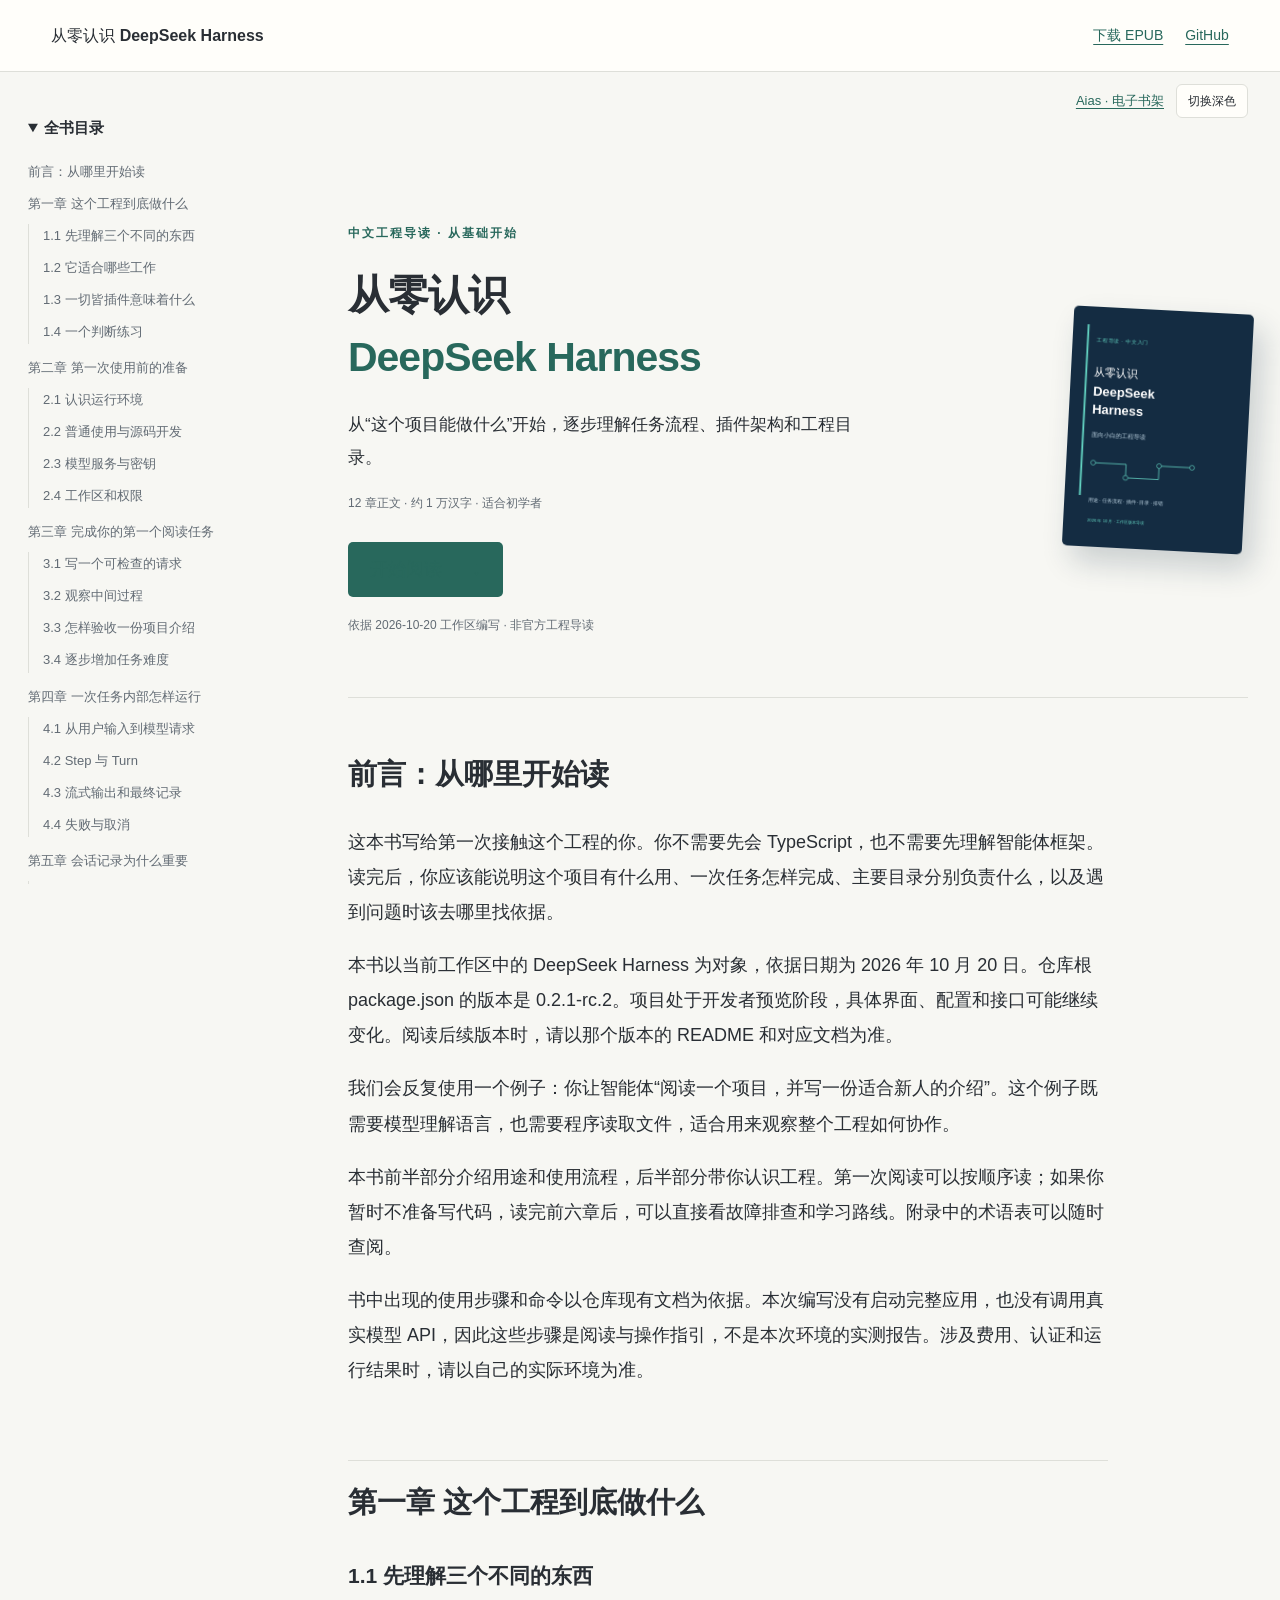
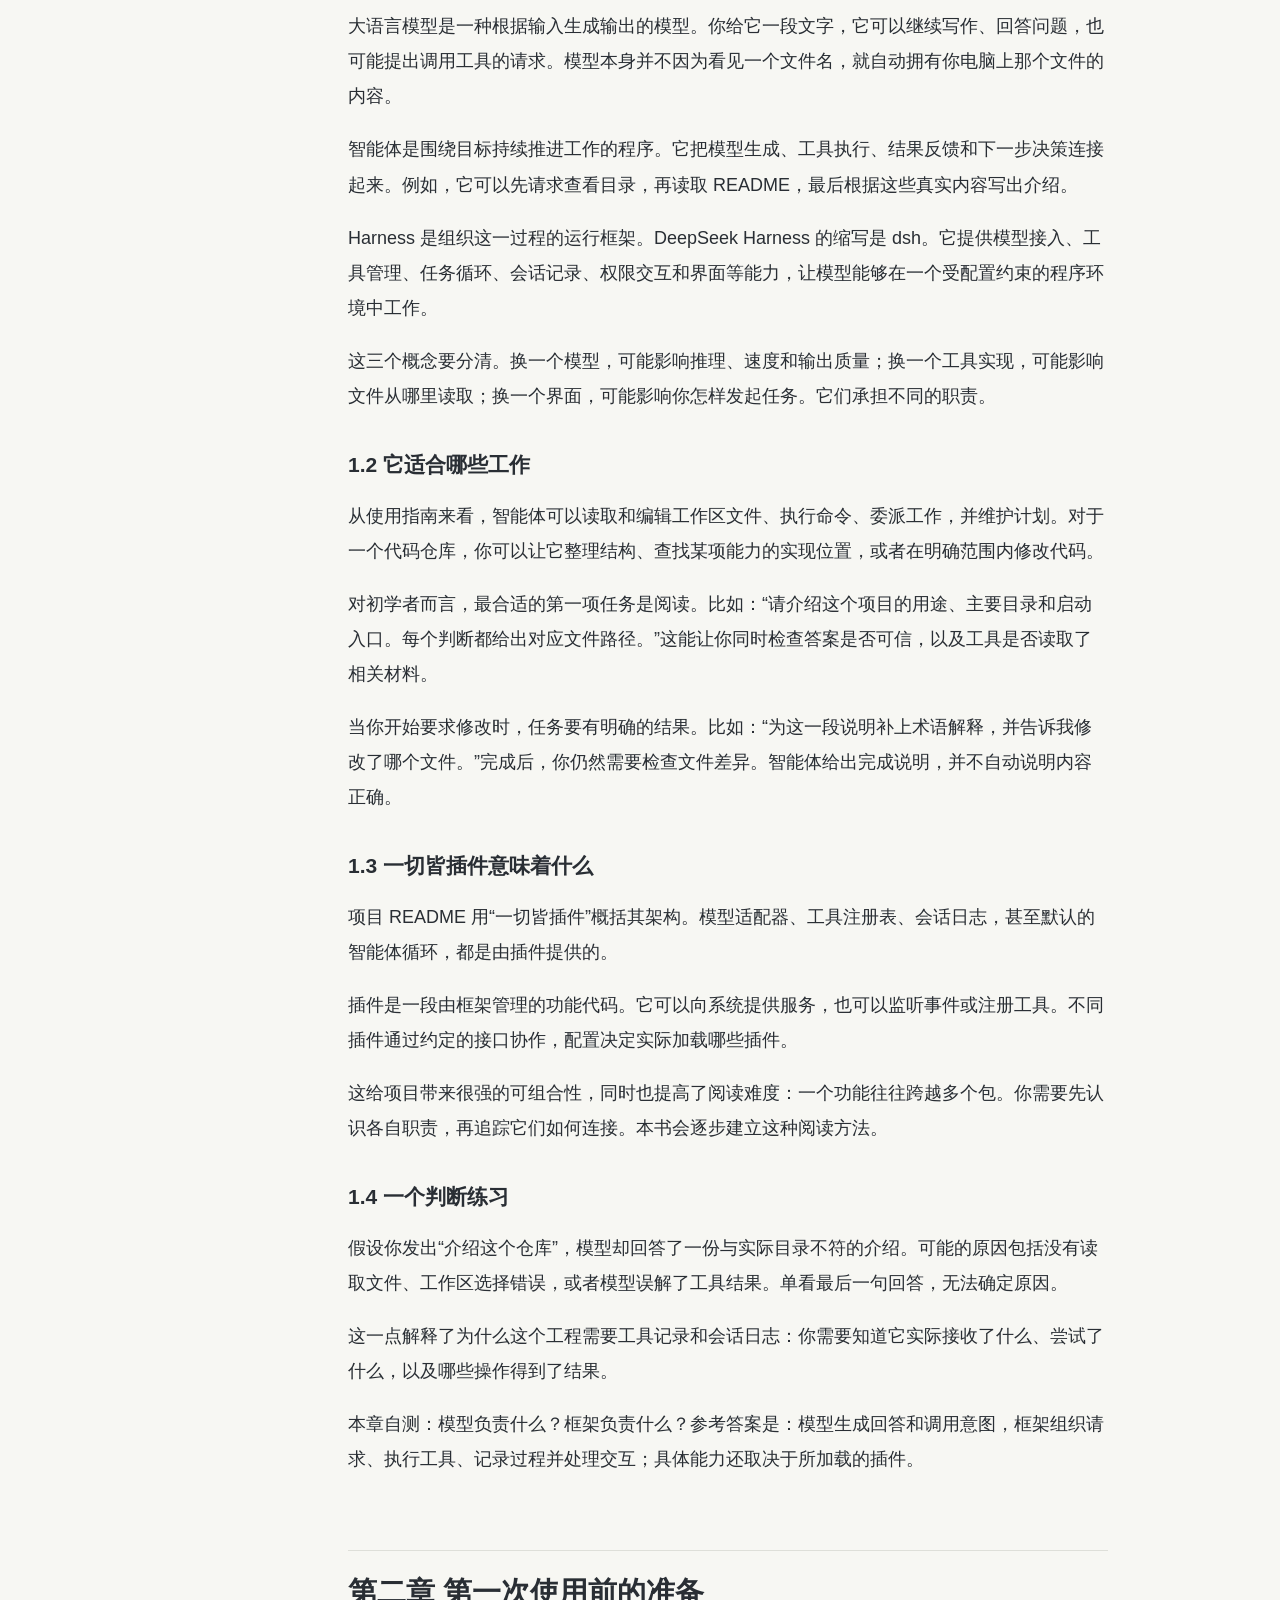
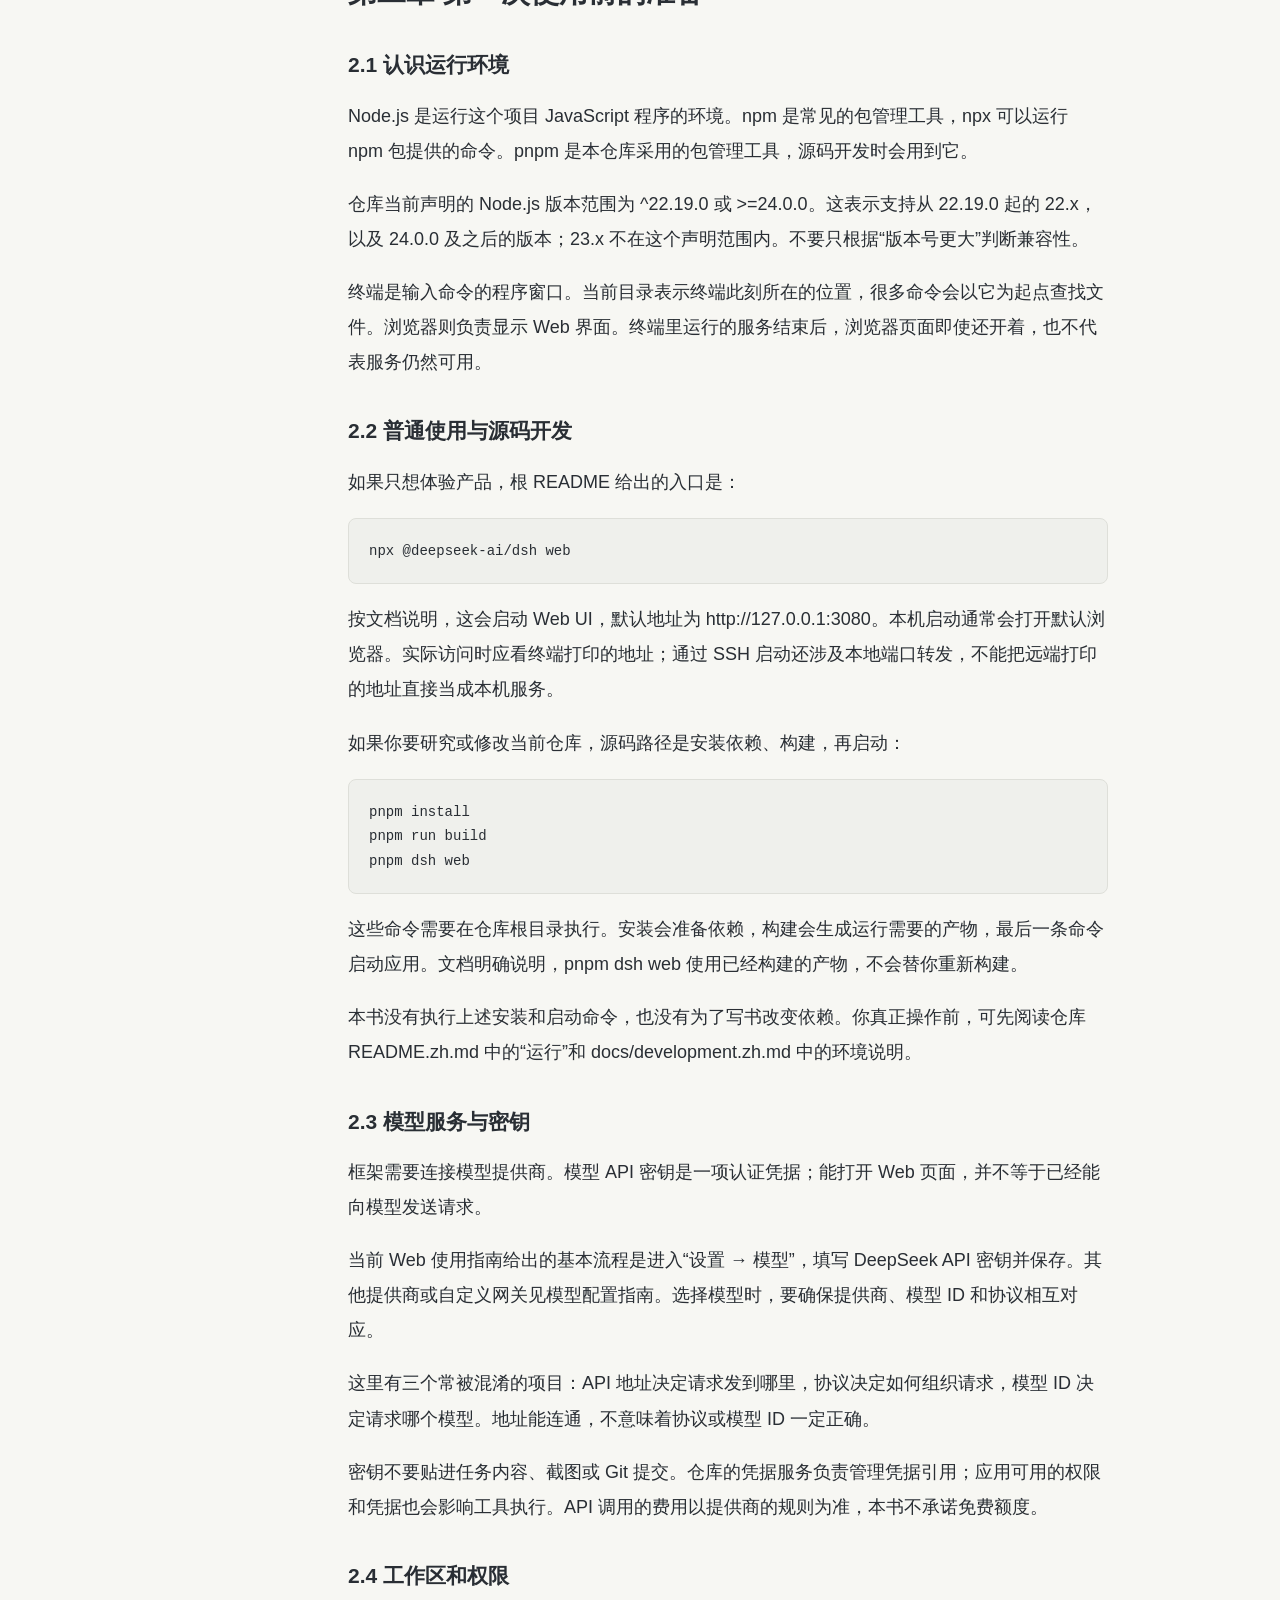
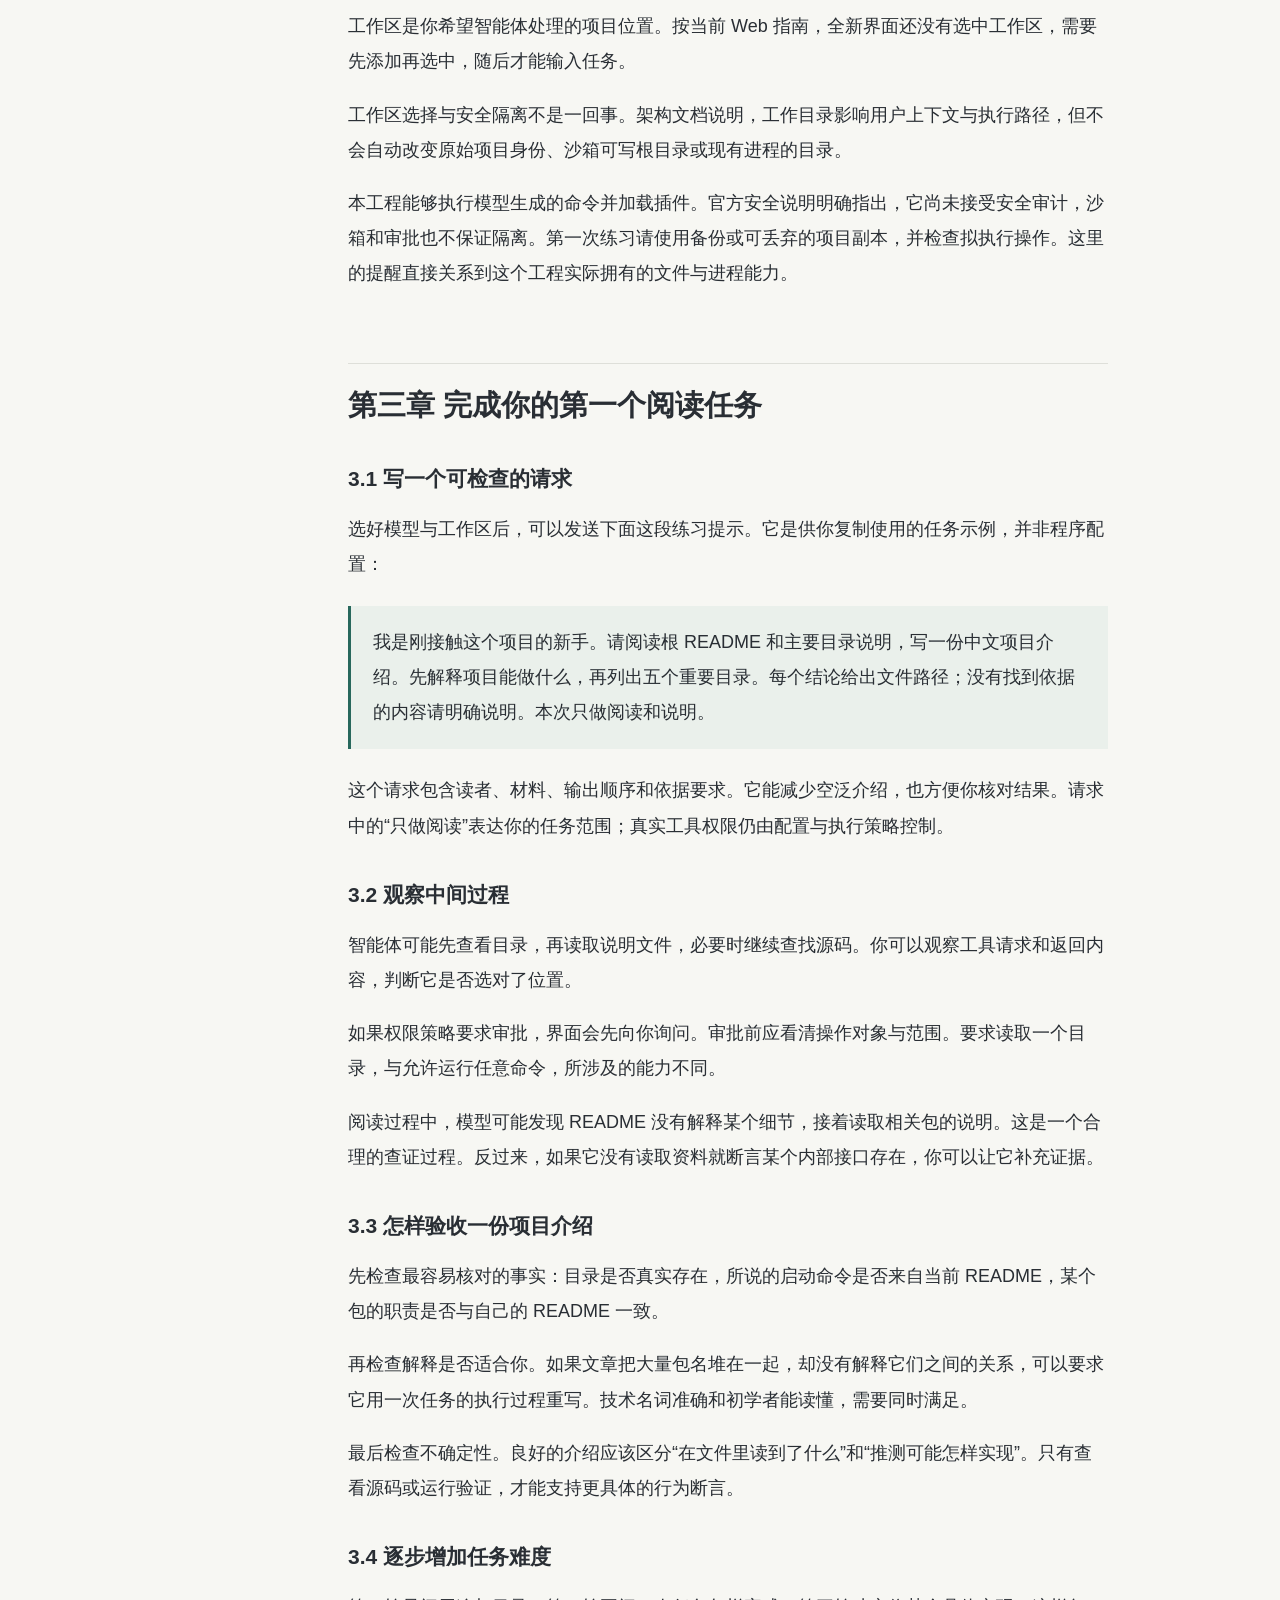
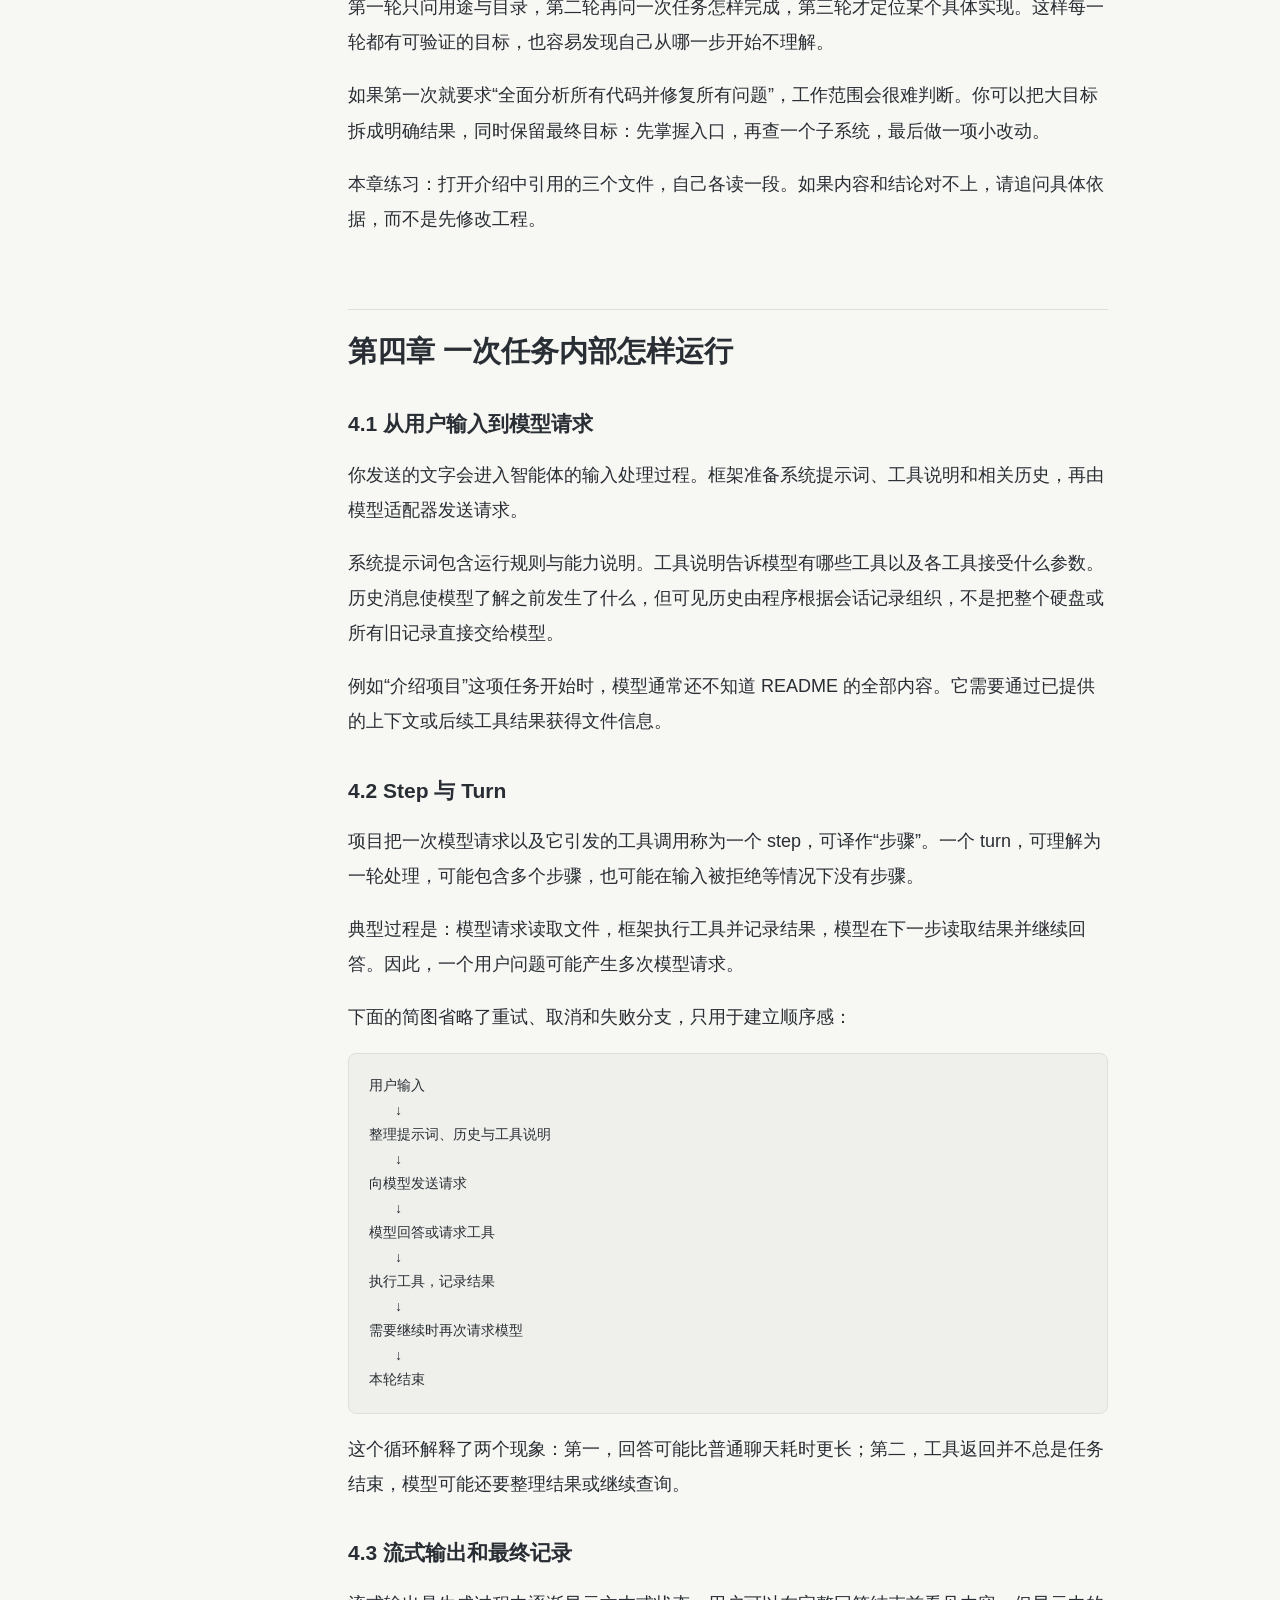
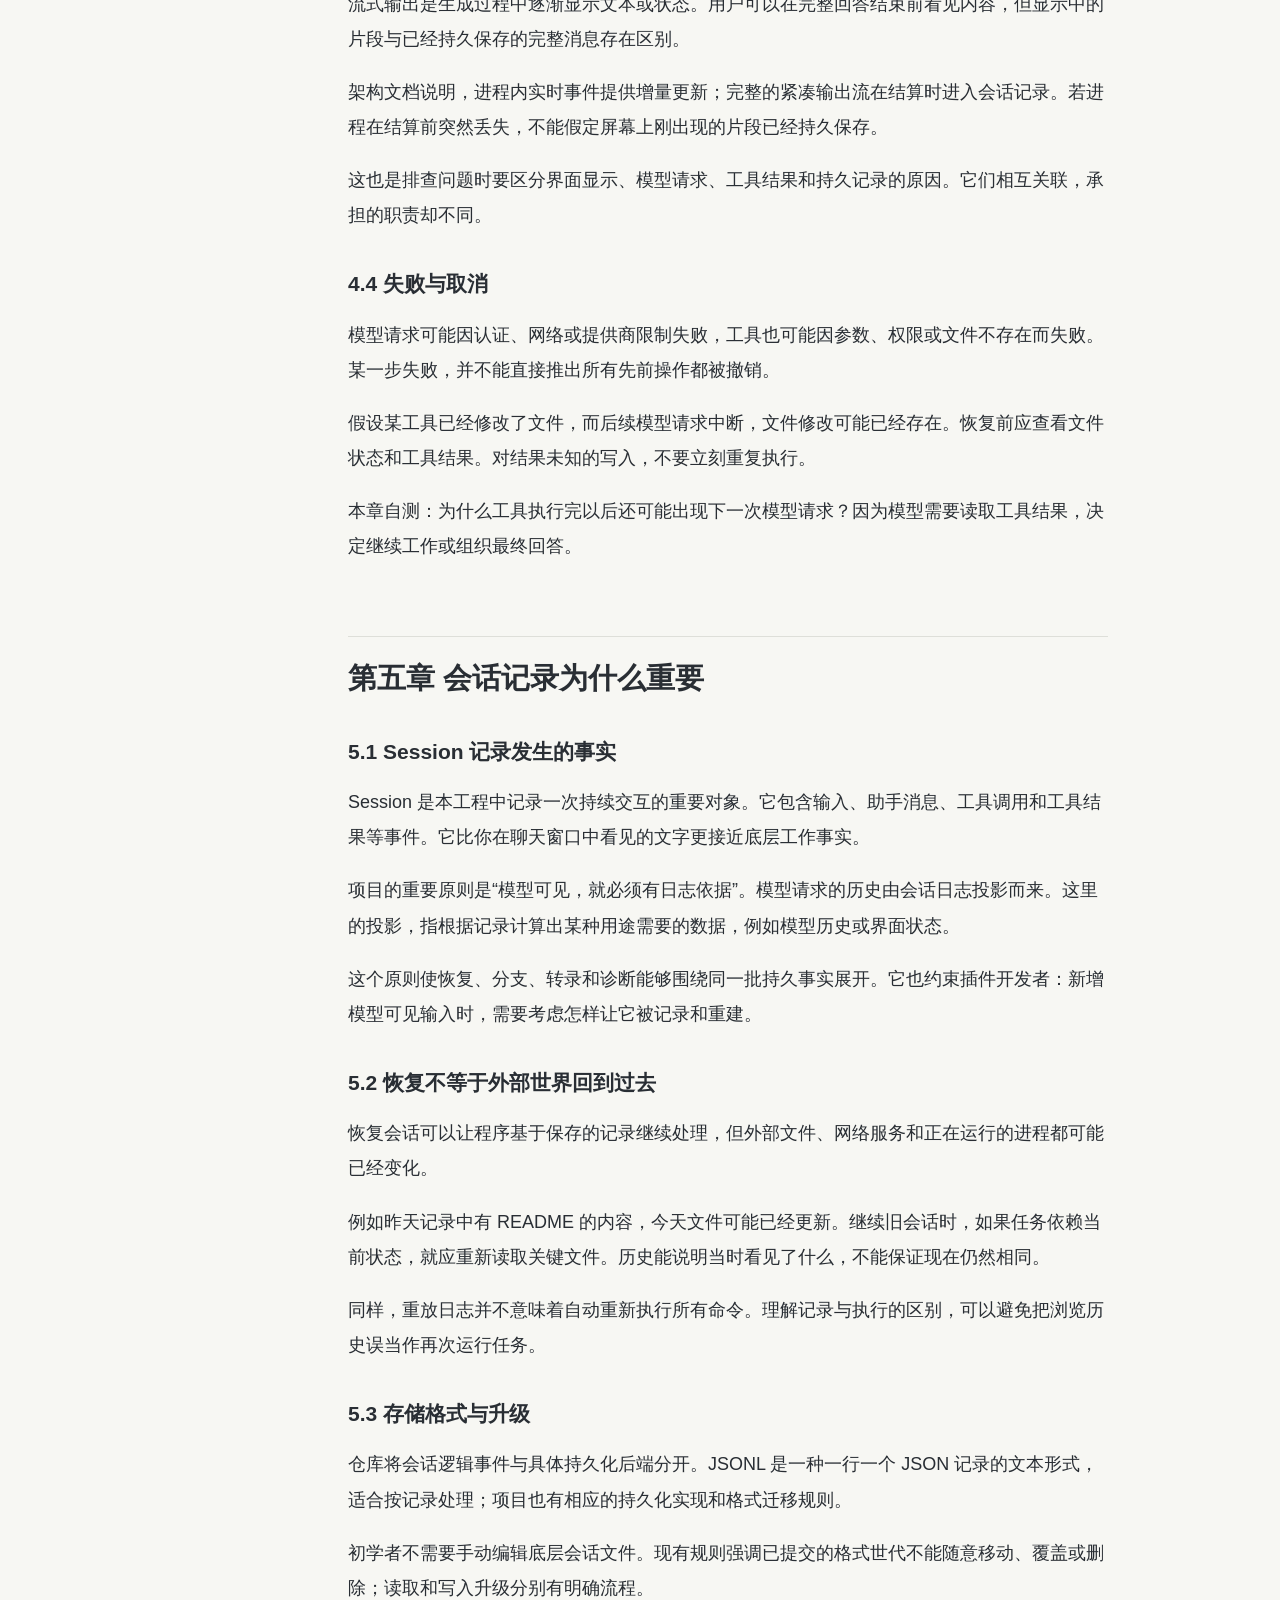
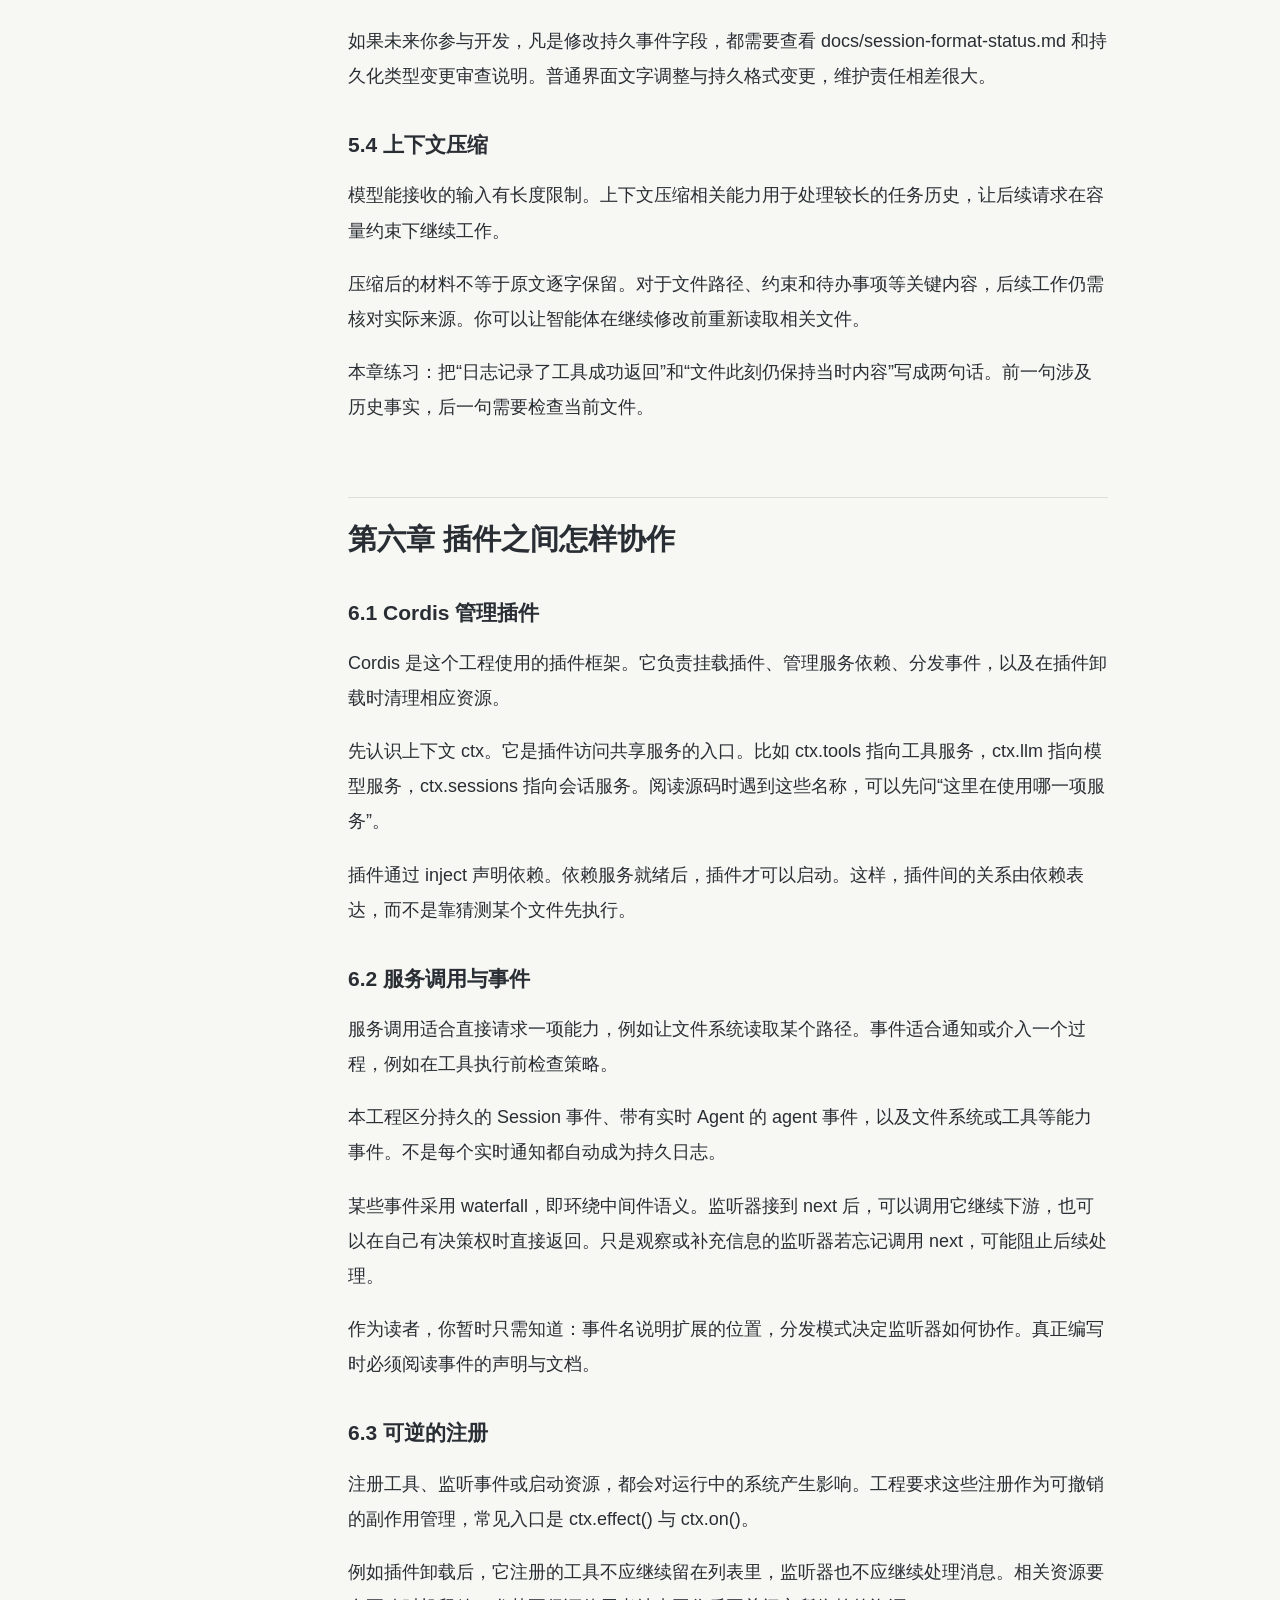
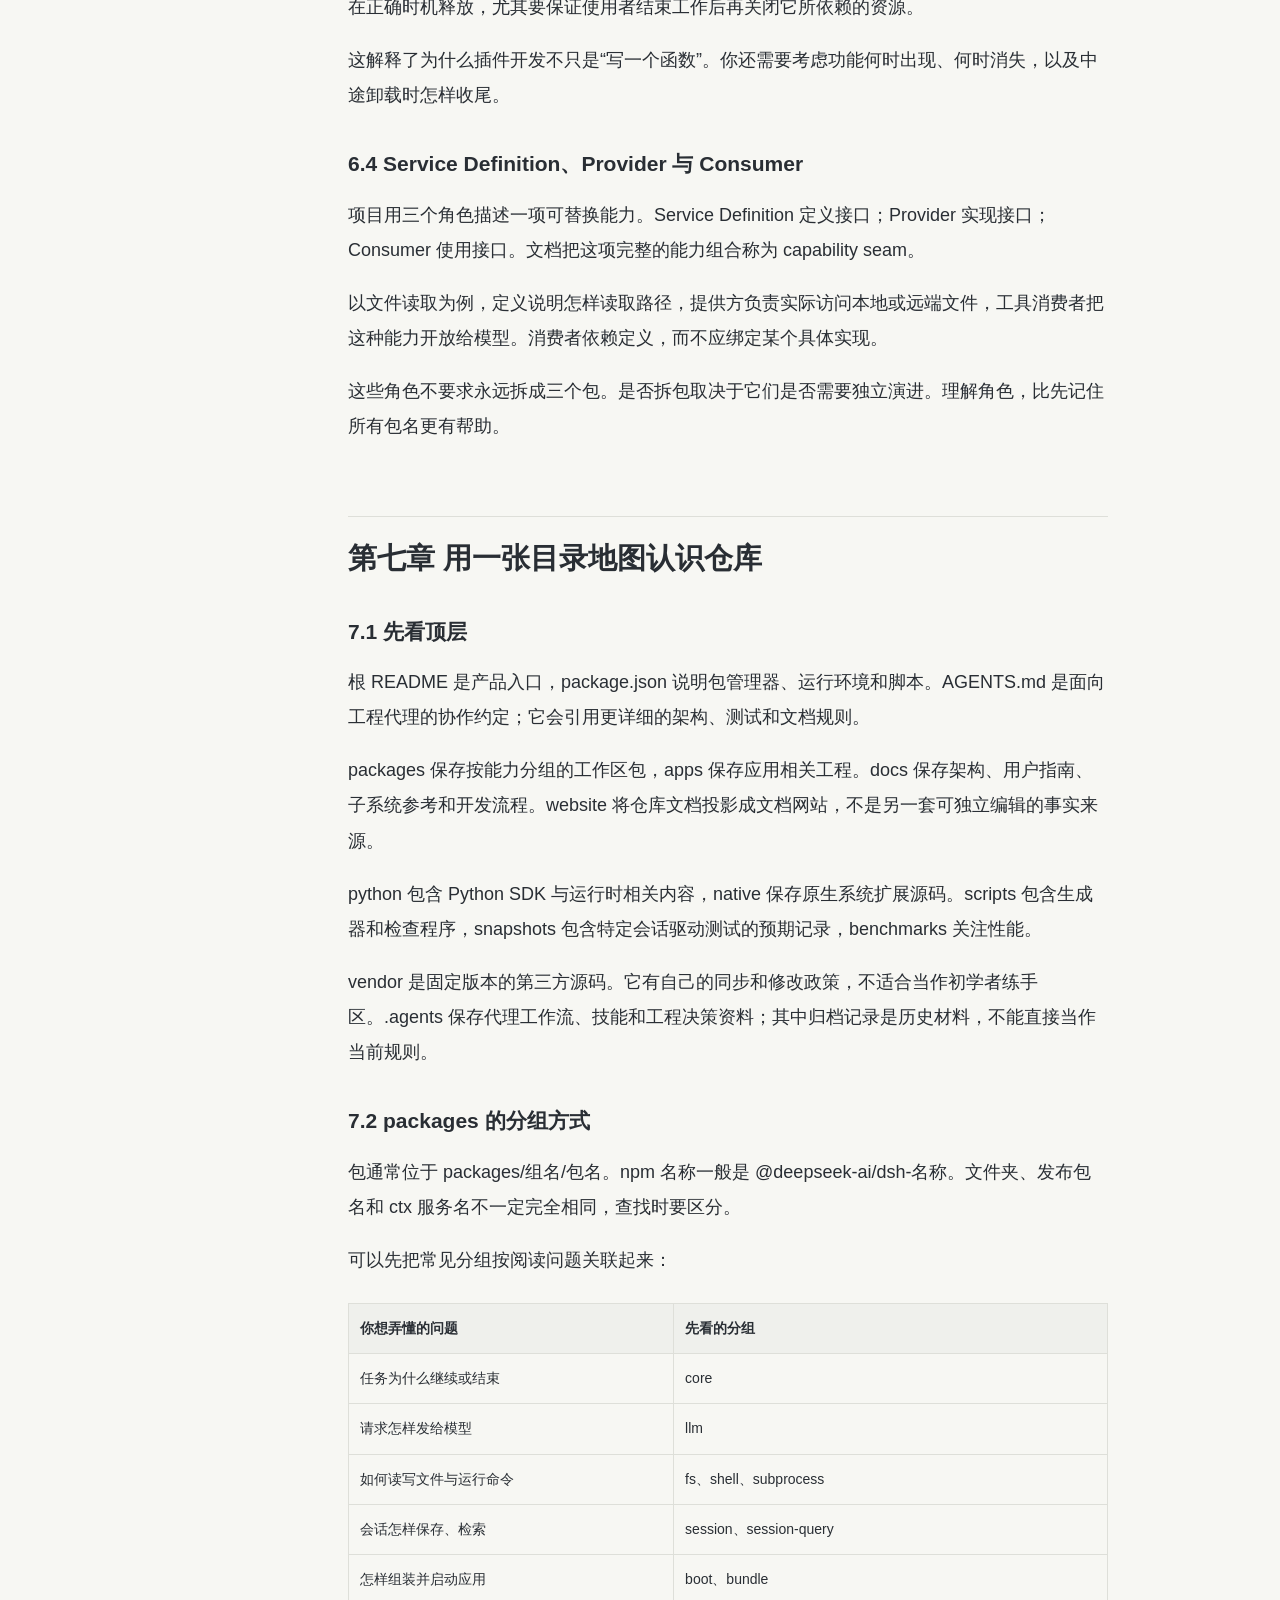
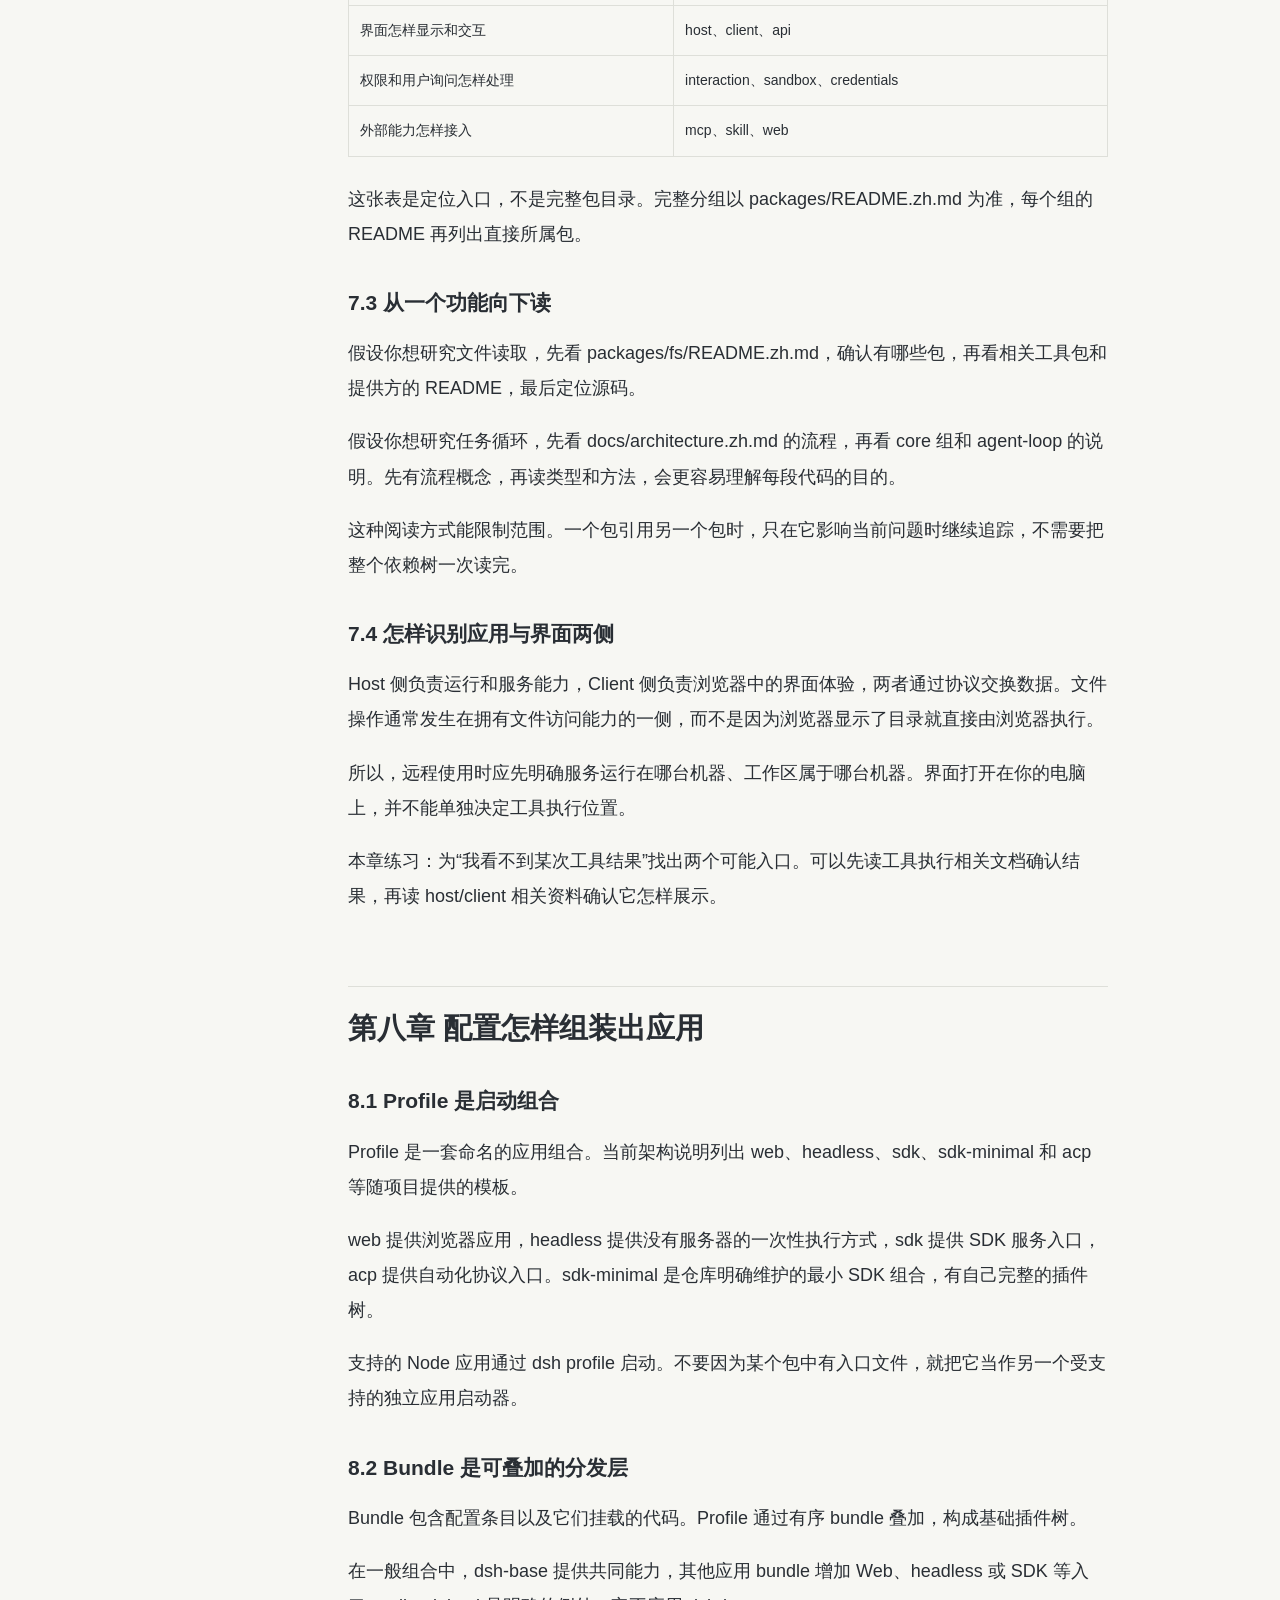
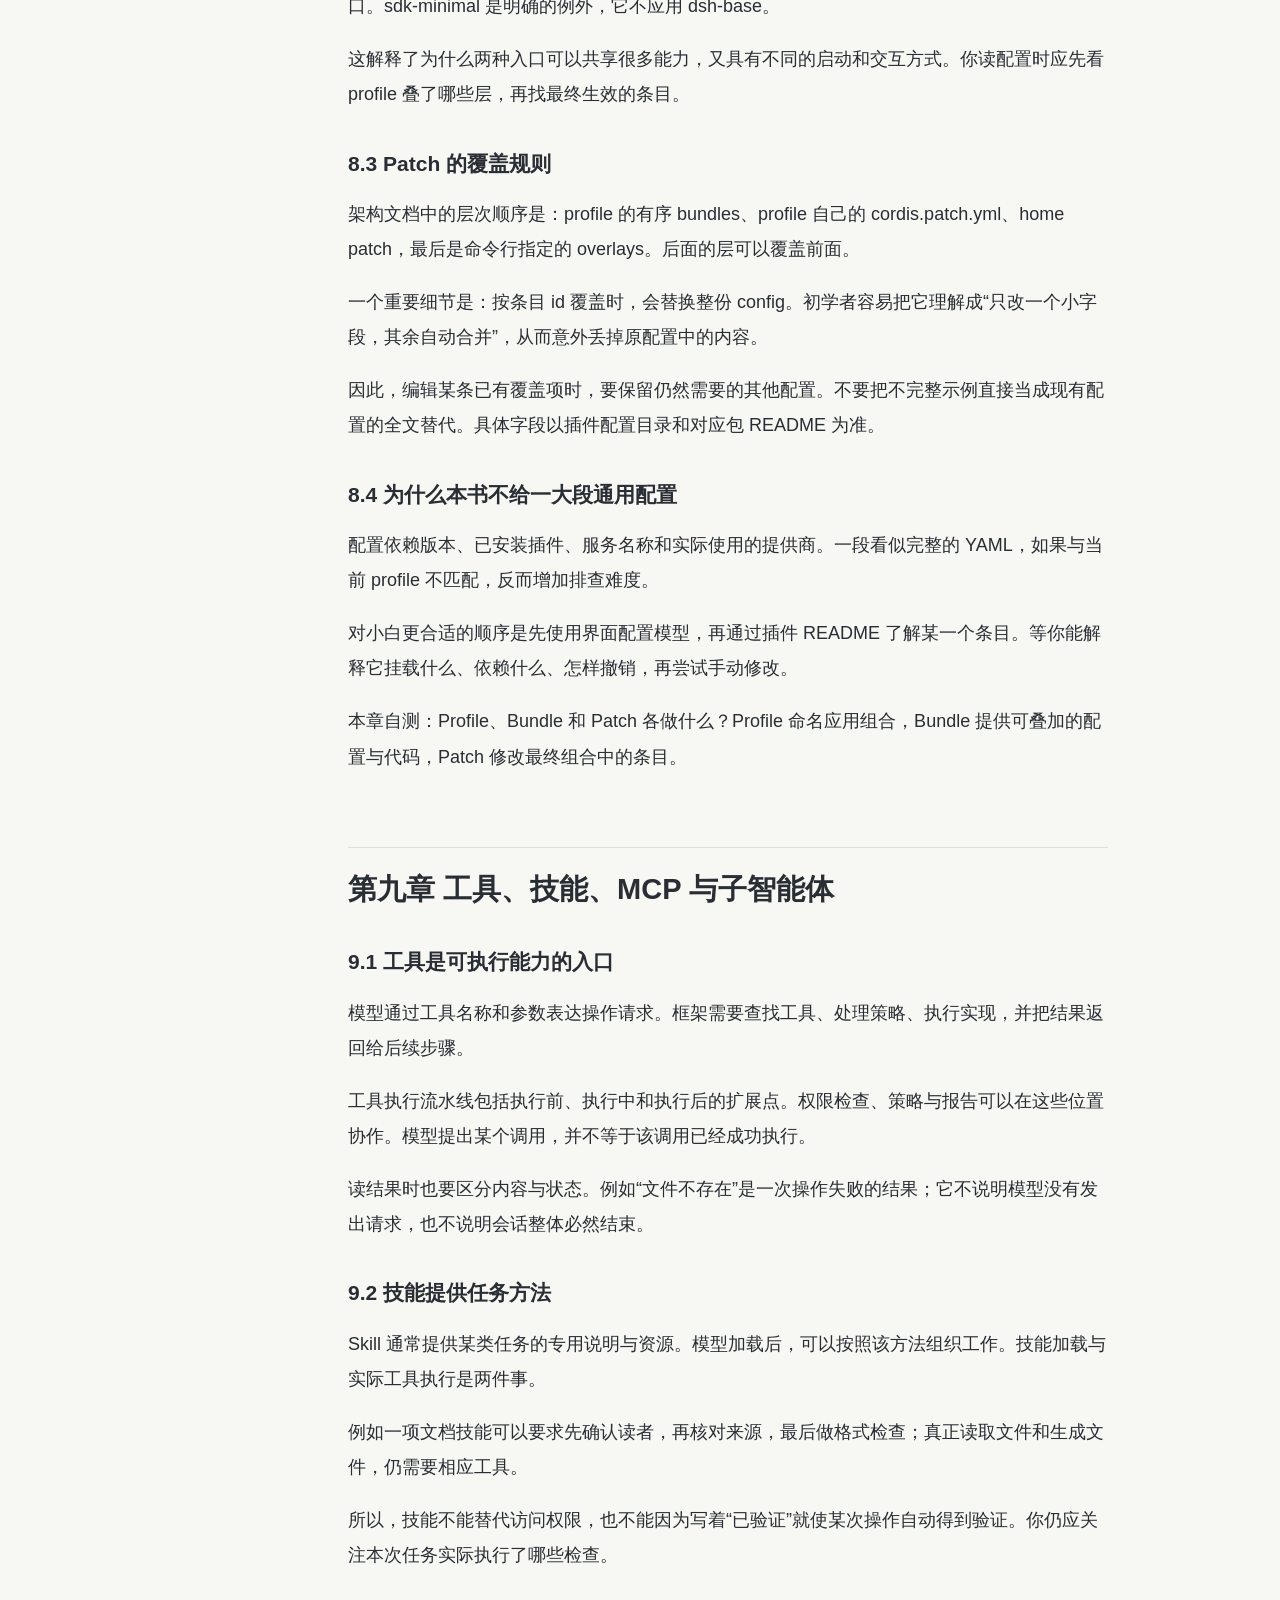
==== commit 28d22f1c: "Standardize reader typography and add persistent theme switch" ====
--- a/docs/index.html
+++ b/docs/index.html
@@ -8,6 +8,7 @@
 <title>从零认识 DeepSeek Harness</title>
 <link rel="icon" href="cover.svg" type="image/svg+xml">
 <link rel="stylesheet" href="site.css">
+<script src="reader.js" defer></script>
 </head>
 <body>
 <a class="skip" href="#book">跳到正文</a>
--- a/docs/site.css
+++ b/docs/site.css
@@ -45,3 +45,183 @@
 @media (prefers-color-scheme:dark) { :root { --bg:#15202a; --paper:#1c2a35; --ink:#e2e9ed; --muted:#a6b5bf; --line:#354550; --accent:#7ed9d0; --code:#20313e; } }
 @media (prefers-reduced-motion:reduce) { html { scroll-behavior:auto; } }
 @media print { .topbar,aside,.button { display:none; } .layout { display:block; } .hero img { display:none; } body { color:#111; background:#fff; } article { max-width:none; } article h1 { break-before:page; } }
+
+/* BEGIN AIAS SHARED READER */
+/* Aias Reader 1.0 — vendored into each book; no remote assets required. */
+@media screen {
+  :root {
+    --reader-page: #f7f7f3 !important;
+    --reader-surface: #fffefa !important;
+    --reader-text: #292e34 !important;
+    --reader-muted: #626b74 !important;
+    --reader-line: #dedfd9 !important;
+    --reader-accent: #28685c !important;
+    --reader-soft: #eaf0eb !important;
+    --reader-code: #eff0ec !important;
+    --reader-keyword: #73579d !important;
+    --reader-string: #28685c !important;
+    --reader-number: #955028 !important;
+    color-scheme: light !important;
+  }
+  :root[data-theme="dark"], body.dark, body[data-md-color-scheme="slate"] {
+    --reader-page: #1c1f24 !important;
+    --reader-surface: #22262c !important;
+    --reader-text: #d7dce2 !important;
+    --reader-muted: #a0a8b3 !important;
+    --reader-line: #3b414a !important;
+    --reader-accent: #91c5b5 !important;
+    --reader-soft: #2b3835 !important;
+    --reader-code: #282d34 !important;
+    --reader-keyword: #c6afe8 !important;
+    --reader-string: #a4c6a0 !important;
+    --reader-number: #dfb385 !important;
+    color-scheme: dark !important;
+  }
+  /* Adapt the existing readers without changing their content or navigation. */
+  :root, body {
+    --bg: var(--reader-page) !important;
+    --page-bg: var(--reader-page) !important;
+    --paper: var(--reader-surface) !important;
+    --surface: var(--reader-surface) !important;
+    --panel: var(--reader-surface) !important;
+    --surface-muted: var(--reader-code) !important;
+    --ink: var(--reader-text) !important;
+    --fg: var(--reader-text) !important;
+    --text: var(--reader-text) !important;
+    --heading: var(--reader-text) !important;
+    --muted: var(--reader-muted) !important;
+    --line: var(--reader-line) !important;
+    --accent: var(--reader-accent) !important;
+    --accent-hover: var(--reader-accent) !important;
+    --accent-soft: var(--reader-soft) !important;
+    --code: var(--reader-code) !important;
+    --code-bg: var(--reader-code) !important;
+    --focus: var(--reader-accent) !important;
+    --header-bg: var(--reader-page) !important;
+    --md-default-bg-color: var(--reader-page) !important;
+    --md-default-fg-color: var(--reader-text) !important;
+    --md-default-fg-color--light: var(--reader-muted) !important;
+    --md-default-fg-color--lighter: var(--reader-line) !important;
+    --md-primary-fg-color: var(--reader-surface) !important;
+    --md-primary-bg-color: var(--reader-text) !important;
+    --md-accent-fg-color: var(--reader-accent) !important;
+    --md-typeset-color: var(--reader-text) !important;
+    --md-typeset-a-color: var(--reader-accent) !important;
+    --md-code-bg-color: var(--reader-code) !important;
+    --md-code-fg-color: var(--reader-text) !important;
+    --md-code-hl-comment-color: var(--reader-muted) !important;
+    --md-code-hl-keyword-color: var(--reader-keyword) !important;
+    --md-code-hl-string-color: var(--reader-string) !important;
+    --md-code-hl-number-color: var(--reader-number) !important;
+  }
+  html { -webkit-text-size-adjust: 100%; scrollbar-color: var(--reader-line) var(--reader-page); }
+  body {
+    background: var(--reader-page) !important;
+    color: var(--reader-text) !important;
+    font-family: -apple-system, BlinkMacSystemFont, "Segoe UI", "PingFang SC", "Hiragino Sans GB", "Microsoft YaHei", sans-serif !important;
+    -webkit-font-smoothing: antialiased;
+  }
+  ::selection { background: var(--reader-accent); color: var(--reader-page); }
+  :focus-visible { outline: 2px solid var(--reader-accent); outline-offset: 4px; }
+  :is(main, article, .prose, .book-content, #book, .md-typeset, .aias-basic-reader) {
+    font-family: inherit;
+    font-size: var(--reader-size, var(--body-size, var(--reading-size, var(--size, 18px)))) !important;
+    line-height: 1.95;
+    overflow-wrap: break-word;
+  }
+  :is(main, article, .prose, .book-content, #book, .md-typeset, .aias-basic-reader) :is(h1, h2, h3, h4) {
+    color: var(--reader-text) !important;
+    font-family: inherit;
+    line-height: 1.5;
+    font-weight: 650;
+  }
+  :is(main, article, .prose, .book-content, #book, .md-typeset, .aias-basic-reader) p { text-align: start; }
+  :is(main, article, .prose, .book-content, #book, .md-typeset, .aias-basic-reader) a {
+    color: var(--reader-accent) !important;
+    text-decoration-color: var(--reader-accent);
+    text-underline-offset: .2em;
+    overflow-wrap: anywhere;
+  }
+  :is(main, article, .prose, .book-content, #book, .md-typeset, .aias-basic-reader) pre {
+    background: var(--reader-code) !important;
+    color: var(--reader-text) !important;
+    border: 1px solid var(--reader-line) !important;
+    border-radius: 8px;
+    max-width: 100%;
+    overflow-x: auto;
+    white-space: pre;
+    overflow-wrap: normal;
+    line-height: 1.75;
+    tab-size: 4;
+    scrollbar-width: thin;
+  }
+  :is(main, article, .prose, .book-content, #book, .md-typeset, .aias-basic-reader) code {
+    font-family: "SFMono-Regular", Consolas, "Liberation Mono", Menlo, monospace;
+    font-variant-ligatures: none;
+  }
+  :is(main, article, .prose, .book-content, #book, .md-typeset, .aias-basic-reader) :not(pre) > code {
+    background: var(--reader-code) !important;
+    color: var(--reader-text) !important;
+    border-radius: 4px;
+    padding: .12em .3em;
+  }
+  :is(main, article, .prose, .book-content, #book, .md-typeset, .aias-basic-reader) pre code {
+    background: transparent !important;
+    color: inherit !important;
+    padding: 0;
+    white-space: pre;
+    overflow-wrap: normal;
+  }
+  :is(main, article, .prose, .book-content, #book, .md-typeset, .aias-basic-reader) pre code span { color: inherit !important; }
+  :is(main, article, .prose, .book-content, #book, .md-typeset, .aias-basic-reader) pre code :is(.kw, .cf, .dt, .bu, .fu, .k, .kn, .kd, .kc, .kt) { color: var(--reader-keyword) !important; }
+  :is(main, article, .prose, .book-content, #book, .md-typeset, .aias-basic-reader) pre code :is(.st, .ch, .vs, .s, .s1, .s2) { color: var(--reader-string) !important; }
+  :is(main, article, .prose, .book-content, #book, .md-typeset, .aias-basic-reader) pre code :is(.dv, .bn, .fl, .mi, .mf) { color: var(--reader-number) !important; }
+  :is(main, article, .prose, .book-content, #book, .md-typeset, .aias-basic-reader) pre code :is(.co, .cv, .an, .do, .c, .c1, .cm, .cp) { color: var(--reader-muted) !important; font-style: normal; }
+  :is(main, article, .prose, .book-content, #book, .md-typeset, .aias-basic-reader) blockquote {
+    background: var(--reader-soft) !important;
+    color: var(--reader-text) !important;
+    border-left: 3px solid var(--reader-accent) !important;
+  }
+  :is(main, article, .prose, .book-content, #book, .md-typeset, .aias-basic-reader) :is(th, td) { border-color: var(--reader-line) !important; }
+  :is(main, article, .prose, .book-content, #book, .md-typeset, .aias-basic-reader) th { background: var(--reader-code) !important; color: var(--reader-text) !important; }
+  :is(main, article, .prose, .book-content, #book, .md-typeset, .aias-basic-reader) :is(img, svg) { max-width: 100%; height: auto; }
+  :is(.sidebar, #sidebar, .book-sidebar, .md-sidebar, .mobile-header, .mobile-menu nav) {
+    background: var(--reader-surface) !important;
+    color: var(--reader-text) !important;
+    border-color: var(--reader-line) !important;
+  }
+  :is(aside, .sidebar, .md-sidebar) a { color: var(--reader-muted); }
+  :is(aside, .sidebar, .md-sidebar) a:hover,
+  :is(aside, .sidebar, .md-sidebar) a[aria-current] { color: var(--reader-accent) !important; background: var(--reader-soft) !important; }
+  :is(.brand-title, .brand-subtitle, .nav-number, .sidebar-brand .eyebrow, .edition) { color: var(--reader-muted) !important; }
+  :is(.primary-action, .button-primary, .primary-button, .start, .hero .button) {
+    background: var(--reader-accent) !important;
+    color: var(--reader-page) !important;
+    border-color: var(--reader-accent) !important;
+  }
+  .contents-list a:hover { background: var(--reader-soft) !important; }
+  .aias-basic-reader > #title-block-header { display: none; }
+  .aias-basic-reader #TOC:not(:has(a)) { display: none; }
+  .aias-basic-reader h1 { font-size: 1.7em; margin-top: 1.4em; }
+  .aias-basic-reader blockquote { margin-inline: 0; padding: .5em 1.1em; }
+  .aias-reader-tools { display: flex; flex-wrap: wrap; align-items: center; justify-content: flex-end; gap: 12px; padding: 12px 0; margin: 0 0 16px; font-size: 13px; }
+  .aias-reader-tools a { color: var(--reader-muted); }
+  .aias-reader-theme {
+    color: var(--reader-text) !important;
+    background: var(--reader-surface) !important;
+    border: 1px solid var(--reader-line) !important;
+    border-radius: 6px;
+    padding: 7px 11px;
+    font: inherit;
+    font-size: 12px;
+    line-height: 1.5;
+    min-height: 34px;
+    cursor: pointer;
+  }
+  @media (max-width: 680px) {
+    :is(main, article, .prose, .book-content, #book, .md-typeset, .aias-basic-reader) {
+      font-size: var(--reader-size, var(--body-size, var(--reading-size, var(--size, 17px)))) !important;
+    }
+  }
+}
+/* END AIAS SHARED READER */
